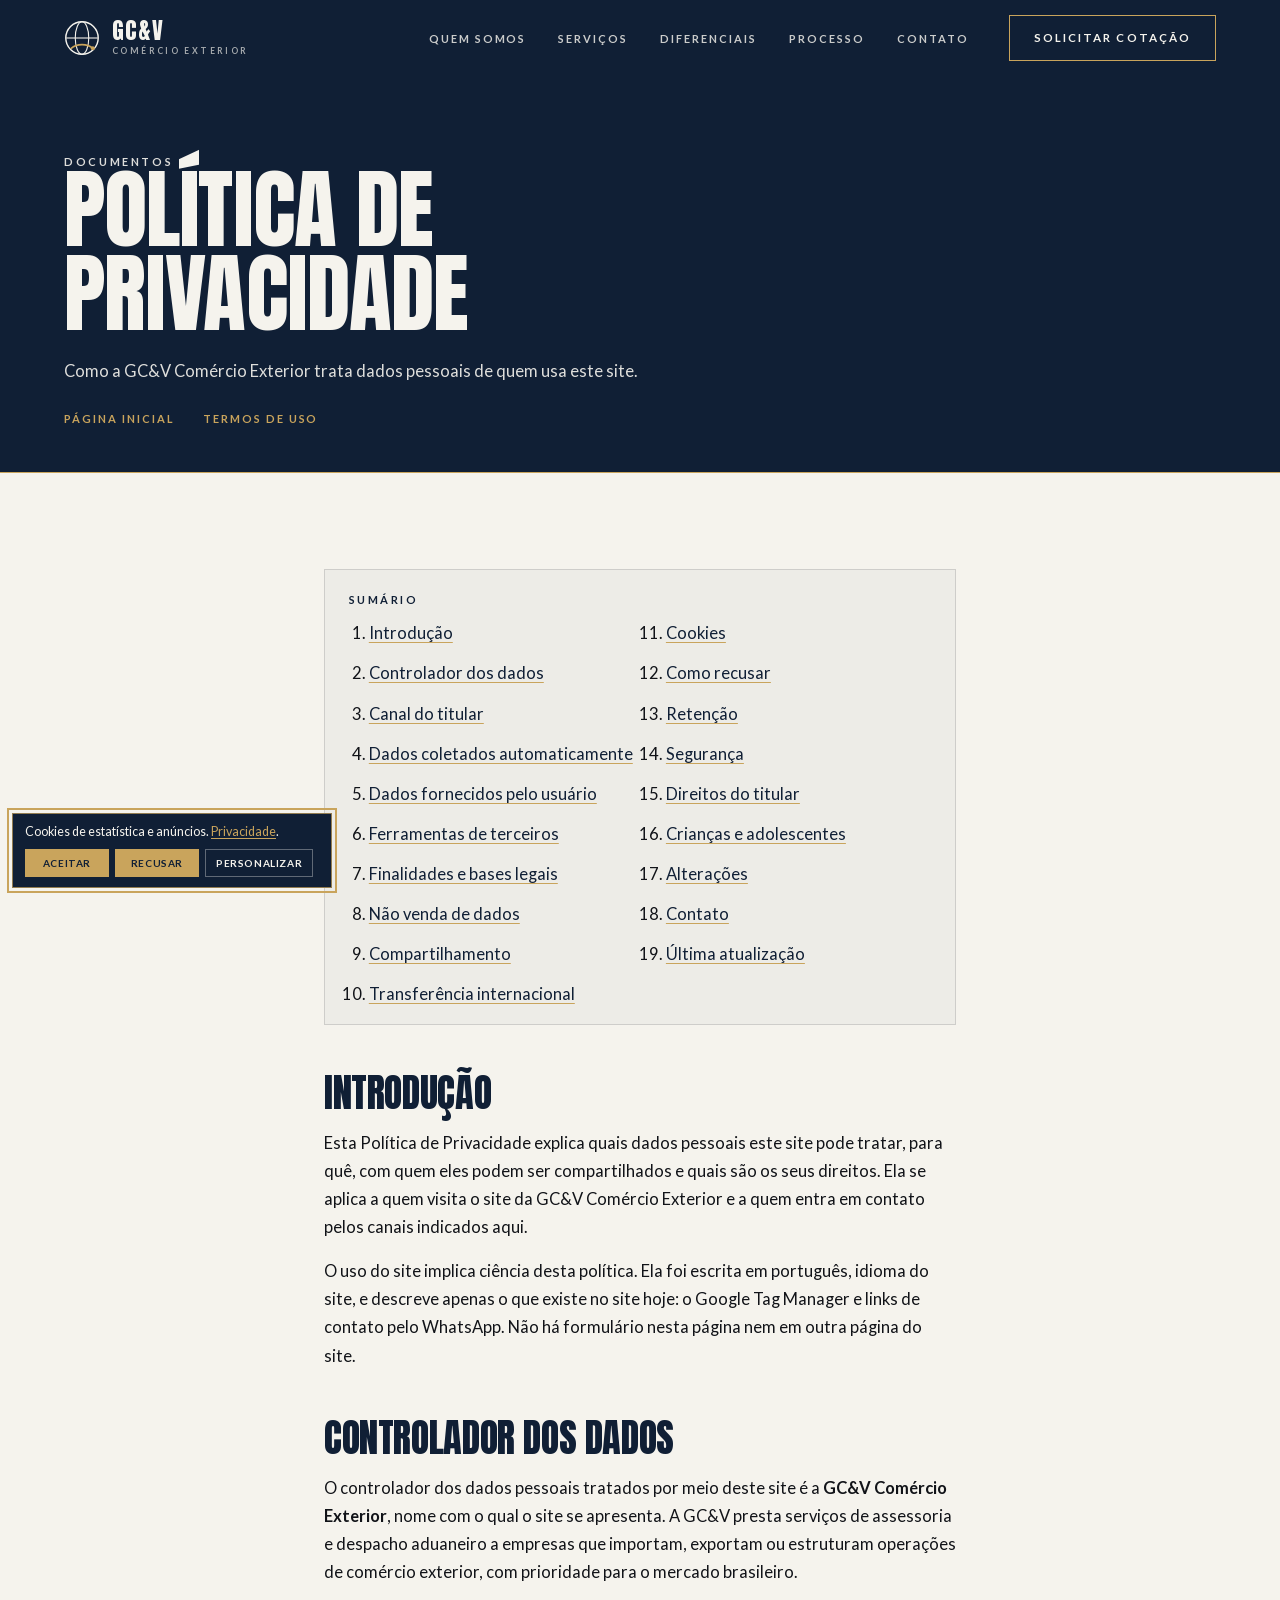
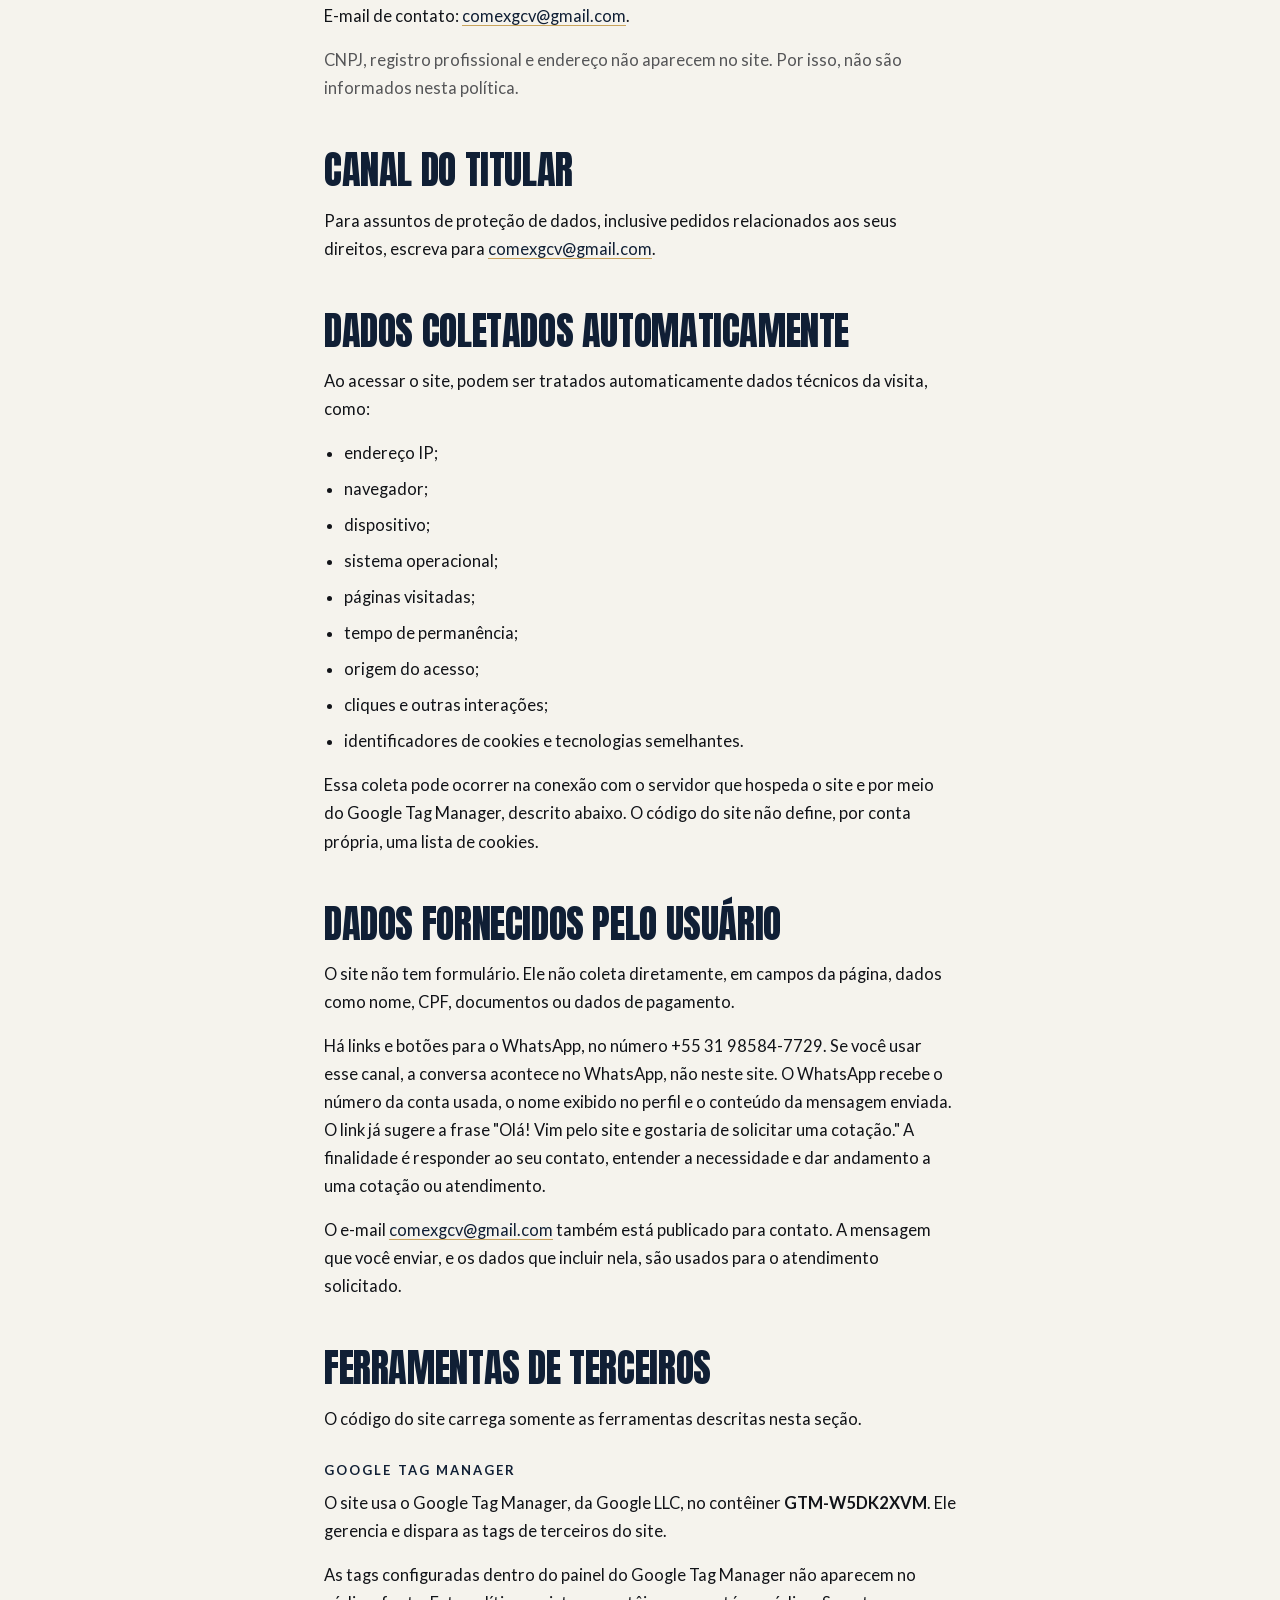
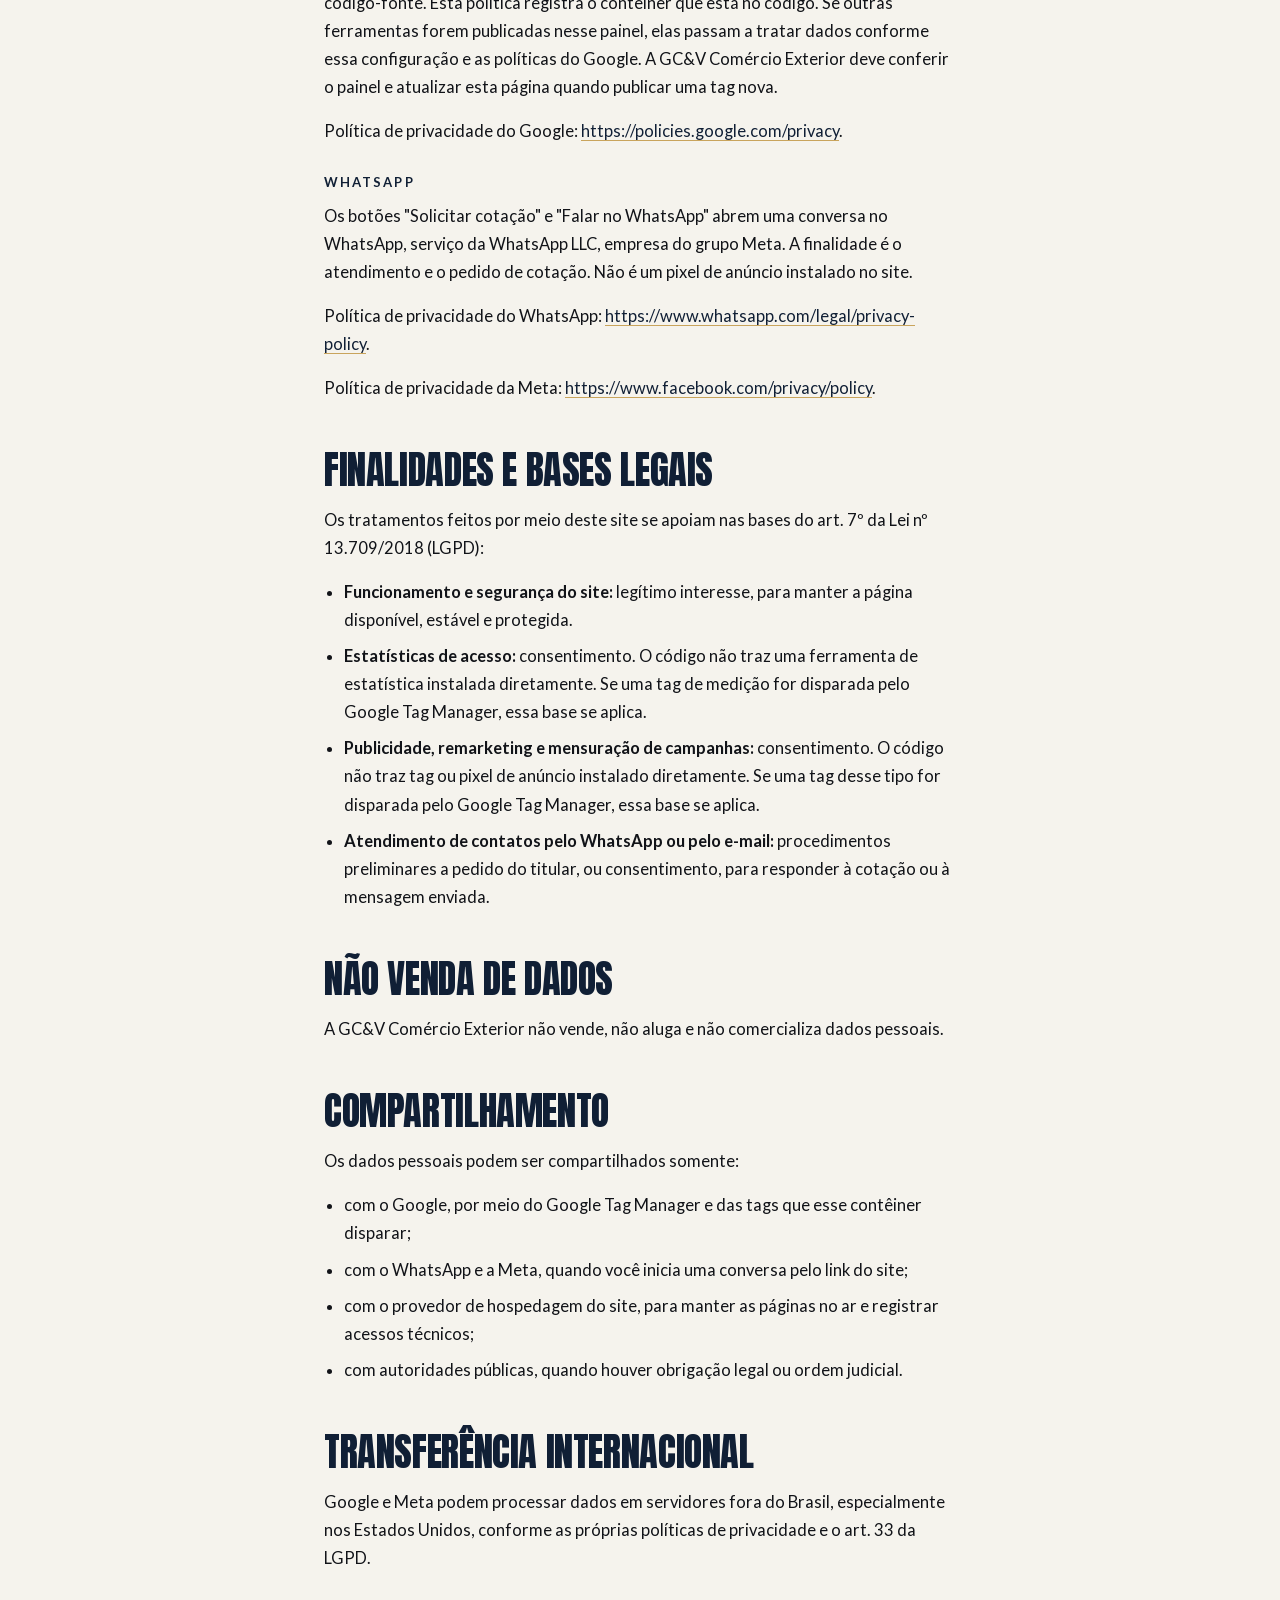
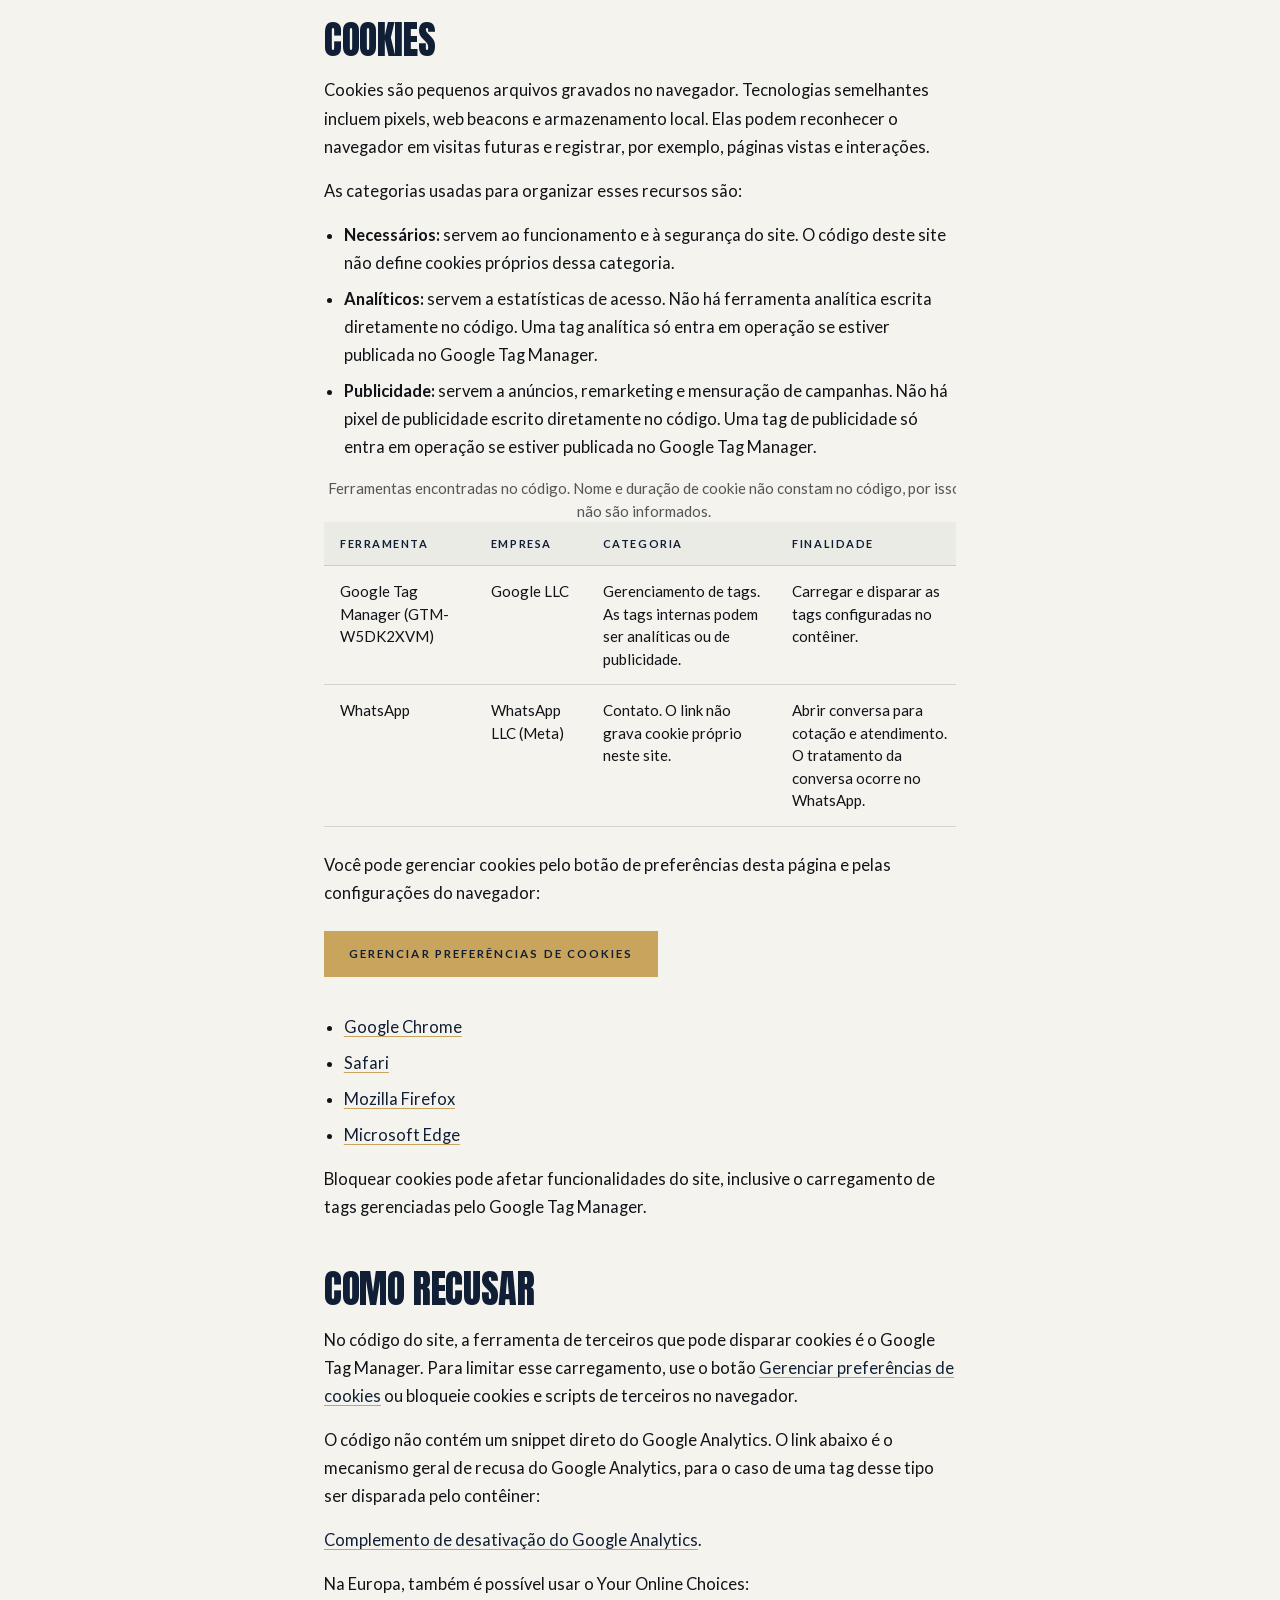
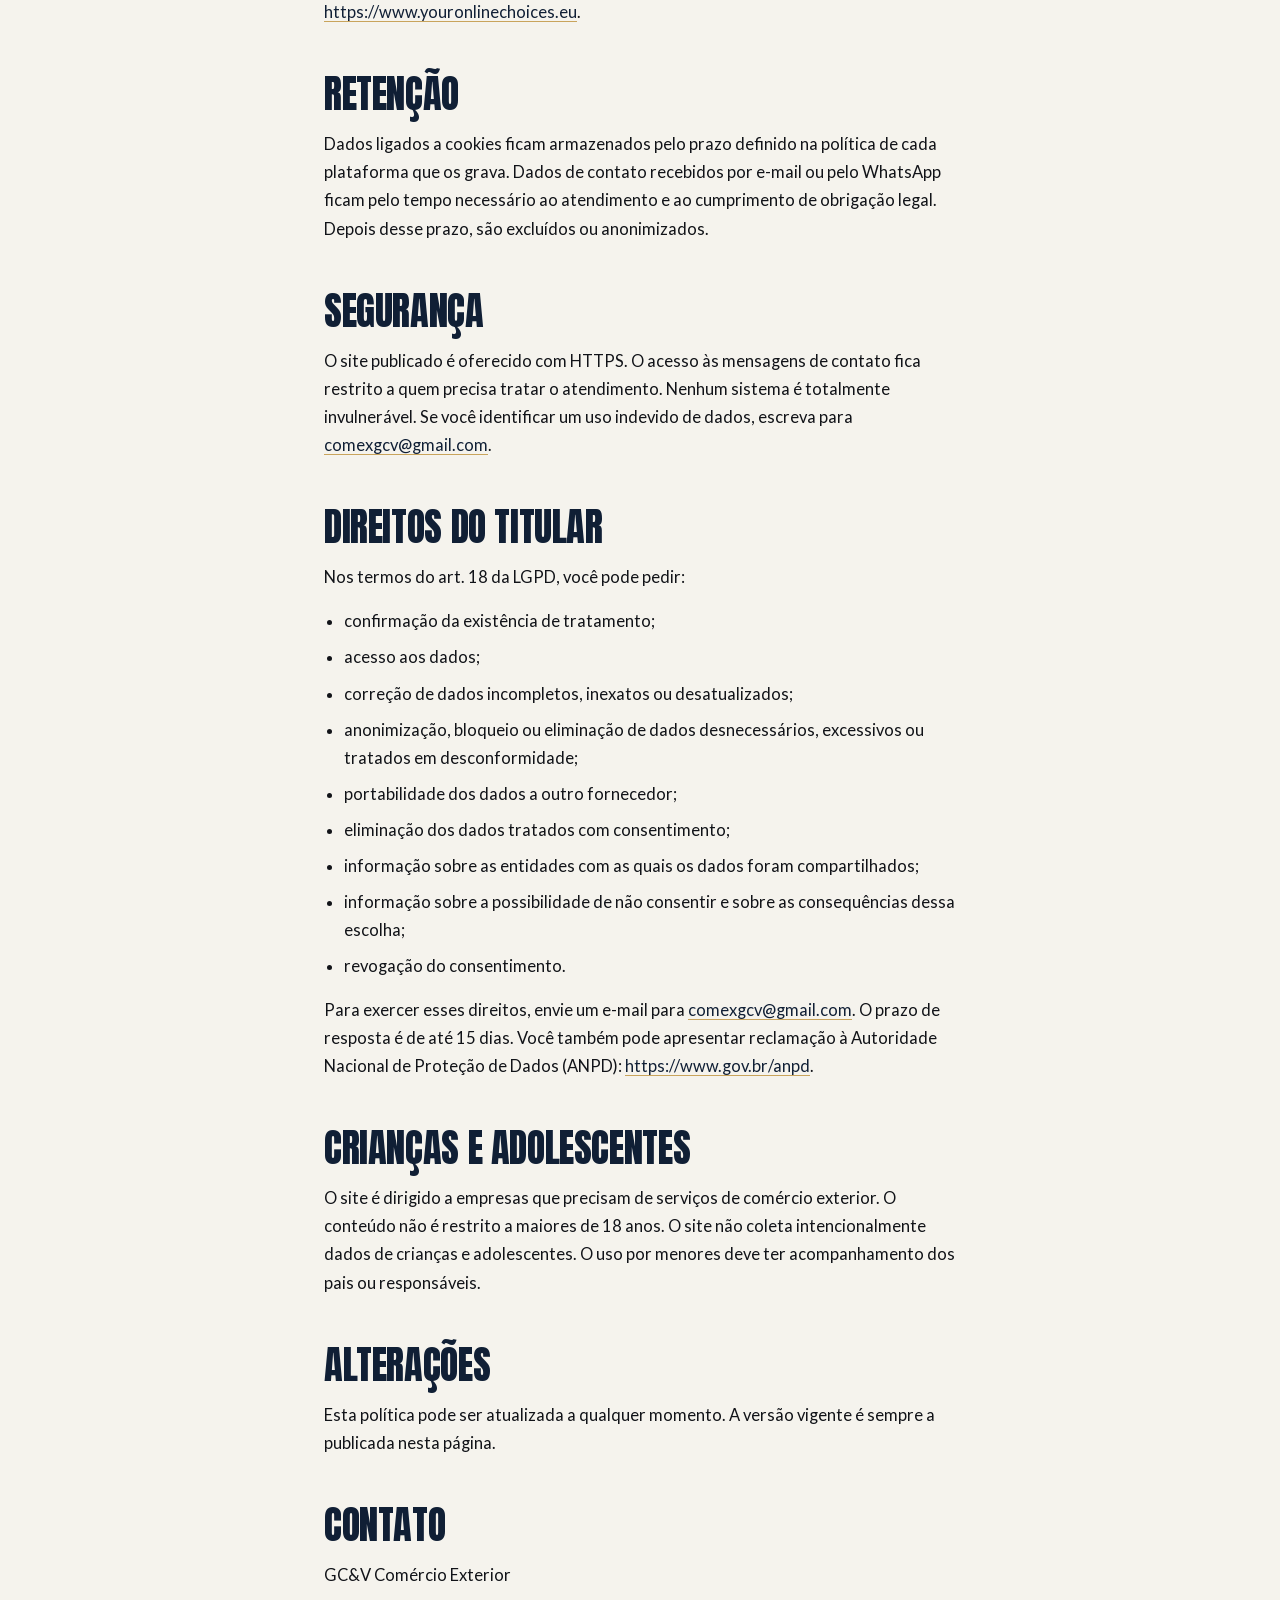
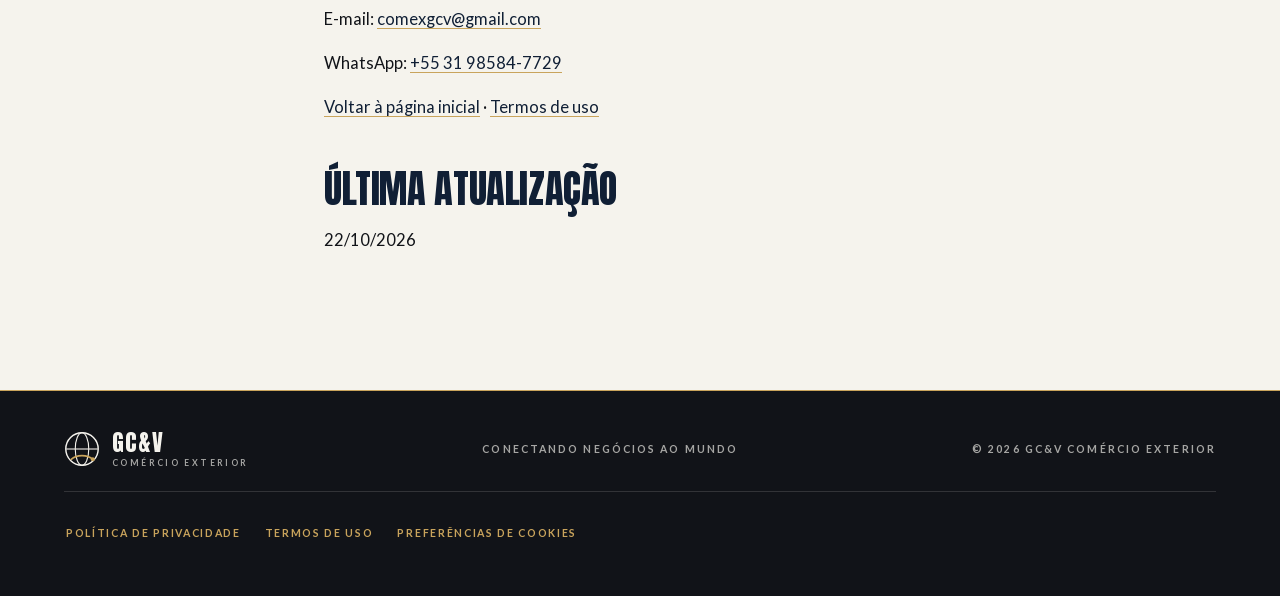
==== privacy-policy.html @ 0c2d18da "Commit com o novo vídeo também e várias páginas" ====
<!DOCTYPE html>
<html lang="pt-BR">
<head>
<meta charset="utf-8">
<script>
window.dataLayer = window.dataLayer || [];
function gtag(){dataLayer.push(arguments);}
gtag('consent', 'default', {
  ad_storage: 'denied',
  analytics_storage: 'denied',
  ad_user_data: 'denied',
  ad_personalization: 'denied',
  functionality_storage: 'granted',
  security_storage: 'granted',
  wait_for_update: 500
});
gtag('set', 'ads_data_redaction', true);
gtag('set', 'url_passthrough', true);
</script>
<link rel="stylesheet" href="cookie-consent.css">
<script src="cookie-consent.js"></script>
<script src="track.js"></script>
<meta name="viewport" content="width=device-width, initial-scale=1, viewport-fit=cover">
<title>Política de Privacidade | GC&amp;V Comércio Exterior</title>
<meta name="description" content="Política de privacidade da GC&amp;V Comércio Exterior: como este site trata dados pessoais, cookies e o contato pelo WhatsApp.">
<meta name="author" content="GC&amp;V Comércio Exterior">
<meta name="application-name" content="GC&amp;V Comércio Exterior">
<meta name="robots" content="index, follow">
<meta name="googlebot" content="index, follow">
<meta name="keywords" content="política de privacidade, cookies, dados pessoais, GC&amp;V Comércio Exterior">
<meta name="theme-color" content="#101F35">
<meta name="format-detection" content="telephone=no">
<link rel="canonical" href="/privacy-policy.html">
<link rel="alternate" hreflang="pt-BR" href="/privacy-policy.html">
<link rel="alternate" hreflang="x-default" href="/privacy-policy.html">
<link rel="sitemap" type="application/xml" title="Sitemap" href="/sitemap.xml">
<meta property="og:locale" content="pt_BR">
<meta property="og:type" content="website">
<meta property="og:site_name" content="GC&amp;V Comércio Exterior">
<meta property="og:title" content="Política de Privacidade | GC&amp;V Comércio Exterior">
<meta property="og:description" content="Política de privacidade da GC&amp;V Comércio Exterior: como este site trata dados pessoais, cookies e o contato pelo WhatsApp.">
<meta property="og:url" content="/privacy-policy.html">
<meta property="og:image" content="/assets/hero-poster.jpg">
<meta property="og:image:alt" content="Operação portuária com contêineres, imagem da GC&amp;V Comércio Exterior">
<meta name="twitter:card" content="summary_large_image">
<meta name="twitter:title" content="Política de Privacidade | GC&amp;V Comércio Exterior">
<meta name="twitter:description" content="Política de privacidade da GC&amp;V Comércio Exterior: como este site trata dados pessoais, cookies e o contato pelo WhatsApp.">
<meta name="twitter:image" content="/assets/hero-poster.jpg">
<link rel="icon" href="assets/logo.svg" type="image/svg+xml">
<link rel="preload" href="assets/fonts/anton.woff2" as="font" type="font/woff2" crossorigin>
<link rel="preload" href="assets/fonts/lato-400.woff2" as="font" type="font/woff2" crossorigin>
<link rel="preload" href="assets/fonts/lato-700.woff2" as="font" type="font/woff2" crossorigin>
<style>
@font-face {
  font-family: "Anton";
  font-style: normal;
  font-weight: 400;
  font-display: swap;
  src: url("assets/fonts/anton.woff2") format("woff2");
}
@font-face {
  font-family: "Lato";
  font-style: normal;
  font-weight: 400;
  font-display: swap;
  src: url("assets/fonts/lato-400.woff2") format("woff2");
}
@font-face {
  font-family: "Lato";
  font-style: normal;
  font-weight: 700;
  font-display: swap;
  src: url("assets/fonts/lato-700.woff2") format("woff2");
}
@font-face {
  font-family: "Anton Fallback";
  src: local("Arial"), local("ArialMT"), local("Liberation Sans"), local("Helvetica");
  size-adjust: 68.88%;
  ascent-override: 170.76%;
  descent-override: 47.78%;
  line-gap-override: 0%;
}
@font-face {
  font-family: "Lato Fallback";
  font-weight: 400;
  src: local("Arial"), local("ArialMT"), local("Liberation Sans"), local("Helvetica");
  size-adjust: 96.09%;
  ascent-override: 102.72%;
  descent-override: 22.17%;
  line-gap-override: 0%;
}
@font-face {
  font-family: "Lato Fallback";
  font-weight: 700;
  src: local("Arial Bold"), local("Arial-BoldMT"), local("Liberation Sans Bold"), local("Helvetica Bold");
  size-adjust: 91.82%;
  ascent-override: 107.5%;
  descent-override: 23.2%;
  line-gap-override: 0%;
}

:root {
  --navy: #101F35;
  --gold: #C9A45C;
  --graphite: #111318;
  --cream: #F5F3ED;
  --ink: rgba(245, 243, 237, .9);
  --accent: var(--gold);
  --bg: var(--navy);
  --line: rgba(245, 243, 237, .14);
  --muted: rgba(245, 243, 237, .66);
  --dark-ink: var(--graphite);
  --dark-muted: rgba(17, 19, 24, .7);
  --dark-line: rgba(17, 19, 24, .14);
  --display: "Anton", "Anton Fallback", Impact, sans-serif;
  --text: "Lato", "Lato Fallback", Arial, sans-serif;
  --wrap: 1240px;
  --gutter: clamp(20px, 5vw, 64px);
  --nav-h: 76px;
}

*, *::before, *::after { box-sizing: border-box; }
html { -webkit-text-size-adjust: 100%; text-size-adjust: 100%; scroll-behavior: smooth; scroll-padding-top: calc(var(--nav-h) + 16px); }
body {
  margin: 0;
  background: var(--bg);
  color: var(--cream);
  font: 400 16.5px/1.65 var(--text);
  font-synthesis: none;
  -webkit-font-smoothing: antialiased;
  -moz-osx-font-smoothing: grayscale;
  overflow-x: hidden;
}
img, svg { display: block; max-width: 100%; }
a { color: inherit; text-decoration: none; }
:focus-visible { outline: 2px solid var(--accent); outline-offset: 3px; }
.wrap { width: 100%; max-width: calc(var(--wrap) + 2 * var(--gutter)); margin: 0 auto; padding: 0 var(--gutter); }

.nav {
  position: fixed;
  inset: 0 0 auto;
  z-index: 50;
  height: var(--nav-h);
  transition: background-color .35s ease, border-color .35s ease, backdrop-filter .35s ease;
  border-bottom: 1px solid transparent;
}
.nav.is-solid {
  background: rgba(16, 31, 53, .9);
  backdrop-filter: blur(14px);
  -webkit-backdrop-filter: blur(14px);
  border-color: var(--line);
}
.nav .wrap { height: 100%; display: flex; align-items: center; gap: 40px; }
.brand { display: flex; align-items: center; gap: 12px; flex-shrink: 0; }
.brand img { width: 36px; height: 36px; }
.brand-name { display: flex; flex-direction: column; line-height: 1; }
.brand-name strong { font: 400 23px/1 var(--display); letter-spacing: .04em; }
.brand-name small { font: 700 8.5px/1 var(--text); letter-spacing: .28em; text-transform: uppercase; color: var(--muted); margin-top: 5px; }
.nav-links { display: flex; gap: 32px; margin: 0 0 0 auto; padding: 0; list-style: none; }
.nav-links a {
  position: relative;
  font: 700 11px/1 var(--text);
  letter-spacing: .18em;
  text-transform: uppercase;
  color: rgba(245, 243, 237, .82);
  padding: 8px 0;
  transition: color .2s ease;
}
.nav-links a::after {
  content: "";
  position: absolute;
  left: 0; right: 0; bottom: 0;
  height: 1px;
  background: var(--accent);
  transform: scaleX(0);
  transform-origin: left;
  transition: transform .3s ease;
}
.nav-links a:hover { color: var(--cream); }
.nav-links a:hover::after { transform: scaleX(1); }
.nav-menu { display: none; }

.btn {
  display: inline-flex;
  align-items: center;
  justify-content: center;
  gap: 10px;
  height: 46px;
  padding: 0 24px;
  font: 700 11.5px/1 var(--text);
  letter-spacing: .18em;
  text-transform: uppercase;
  white-space: nowrap;
  border: 1px solid var(--accent);
  background: none;
  cursor: pointer;
  transition: background-color .25s ease, color .25s ease, border-color .25s ease;
}
.btn-outline { color: var(--cream); }
.btn-outline:hover { background: var(--gold); color: var(--navy); }
.btn-solid { background: var(--gold); color: var(--navy); }
.btn-solid:hover { background: transparent; color: var(--gold); }

.page-hero { padding: calc(var(--nav-h) + 56px) 0 48px; }
.eyebrow {
  margin: 0 0 18px;
  font: 700 11px/1 var(--text);
  letter-spacing: .24em;
  text-transform: uppercase;
  color: var(--gold);
}
.page-hero h1 {
  margin: 0;
  max-width: 14ch;
  font: 400 clamp(46px, 7vw, 88px)/.95 var(--display);
  letter-spacing: -.01em;
  text-transform: uppercase;
}
.page-hero p { max-width: 42rem; margin: 24px 0 0; color: var(--ink); }
.page-links { display: flex; flex-wrap: wrap; gap: 12px 28px; margin-top: 28px; }
.page-links a {
  font: 700 11px/1 var(--text);
  letter-spacing: .18em;
  text-transform: uppercase;
  color: var(--gold);
}
.page-links a:hover { color: var(--cream); }

.legal {
  background: var(--cream);
  color: var(--dark-ink);
  border-top: 1px solid var(--gold);
  padding: clamp(56px, 8vw, 96px) 0 clamp(72px, 10vw, 120px);
}
.legal a { color: var(--navy); text-decoration: underline; text-decoration-color: var(--gold); text-underline-offset: 3px; }
.legal a:hover { color: #8c6d2e; }
.prose { max-width: 760px; }
.prose h2 {
  margin: 48px 0 16px;
  font: 400 clamp(28px, 3vw, 40px)/1.05 var(--display);
  letter-spacing: -.01em;
  text-transform: uppercase;
  color: var(--navy);
}
.prose h2:first-child { margin-top: 0; }
.prose h3 {
  margin: 28px 0 10px;
  font: 700 13px/1.4 var(--text);
  letter-spacing: .16em;
  text-transform: uppercase;
  color: var(--navy);
}
.prose p, .prose li { font-size: 16.5px; line-height: 1.7; }
.prose p { margin: 0 0 16px; }
.prose ul, .prose ol { margin: 0 0 16px; padding-left: 1.2em; }
.prose li + li { margin-top: 8px; }
.note { color: var(--dark-muted); }

.toc {
  margin: 0 0 8px;
  padding: 24px 24px 8px;
  border: 1px solid var(--dark-line);
  background: rgba(16, 31, 53, .03);
}
.toc p {
  margin: 0 0 14px;
  font: 700 11px/1 var(--text);
  letter-spacing: .22em;
  text-transform: uppercase;
  color: var(--navy);
}
.toc ol { margin: 0; padding: 0 0 8px 1.2em; columns: 2; column-gap: 32px; }
.toc li { break-inside: avoid; margin: 0 0 12px; }

.table-wrap { margin: 8px 0 24px; overflow-x: auto; }
table { width: 100%; border-collapse: collapse; min-width: 640px; font-size: 15px; line-height: 1.5; }
th, td { text-align: left; vertical-align: top; padding: 14px 16px; border-bottom: 1px solid var(--dark-line); }
th {
  font: 700 11px/1.4 var(--text);
  letter-spacing: .14em;
  text-transform: uppercase;
  color: var(--navy);
  background: rgba(16, 31, 53, .04);
}
#gerenciar-cookies { margin: 8px 0 20px; }

.footer { padding: 40px 0; background: var(--graphite); border-top: 1px solid var(--gold); }
.footer .wrap { display: flex; align-items: center; justify-content: space-between; gap: 24px; flex-wrap: wrap; }
.footer p { margin: 0; font: 700 10.5px/1.6 var(--text); letter-spacing: .2em; text-transform: uppercase; color: var(--muted); }
.footer-legal {
  flex: 1 0 100%;
  display: flex;
  flex-direction: column;
  gap: 14px;
  padding-top: 20px;
  border-top: 1px solid var(--line);
}
.footer-links { display: flex; flex-wrap: wrap; gap: 8px 20px; }
.footer-links a {
  display: inline-flex;
  align-items: center;
  min-height: 44px;
  padding: 0 2px;
  font: 700 10.5px/1.5 var(--text);
  letter-spacing: .16em;
  text-transform: uppercase;
  color: var(--gold);
}
.footer-links a:hover { color: var(--gold); }

@media (max-width: 1080px) {
  .nav-links { gap: 22px; }
  .nav-cta { display: none; }
}
@media (max-width: 900px) {
  .nav .wrap { gap: 16px; }
  .nav-links {
    position: fixed;
    inset: var(--nav-h) 0 auto;
    flex-direction: column;
    gap: 0;
    padding: 8px var(--gutter) 28px;
    background: rgba(16, 31, 53, .98);
    border-bottom: 1px solid var(--line);
    transform: translateY(-8px);
    opacity: 0;
    visibility: hidden;
    transition: opacity .25s ease, transform .25s ease, visibility .25s;
  }
  .nav.is-open { background: rgba(16, 31, 53, .98); border-color: var(--line); }
  .nav.is-open .nav-links { opacity: 1; visibility: visible; transform: none; }
  .nav-links a { display: block; padding: 18px 0; font-size: 12.5px; border-bottom: 1px solid var(--line); }
  .nav-links a::after { display: none; }
  .nav-menu {
    display: grid;
    place-items: center;
    width: 44px;
    height: 44px;
    margin-left: auto;
    padding: 0;
    background: none;
    border: 1px solid var(--line);
    color: var(--cream);
    cursor: pointer;
  }
  .nav-menu span, .nav-menu span::before, .nav-menu span::after {
    display: block;
    width: 18px;
    height: 1.5px;
    background: currentColor;
    transition: transform .25s ease, background-color .25s ease;
  }
  .nav-menu span { position: relative; }
  .nav-menu span::before, .nav-menu span::after { content: ""; position: absolute; left: 0; }
  .nav-menu span::before { top: -6px; }
  .nav-menu span::after { top: 6px; }
  .nav.is-open .nav-menu span { background: transparent; }
  .nav.is-open .nav-menu span::before { transform: translateY(6px) rotate(45deg); }
  .nav.is-open .nav-menu span::after { transform: translateY(-6px) rotate(-45deg); }
  .toc ol { columns: 1; }
}
@media (max-width: 609px) {
  :root { --nav-h: 64px; }
  .brand-name small { display: none; }
  .footer .wrap { flex-direction: column; align-items: flex-start; }
  #gerenciar-cookies { width: 100%; }
}
@media (prefers-reduced-motion: reduce) {
  html { scroll-behavior: auto; }
}
</style>
<script type="application/ld+json">
{
  "@context": "https://schema.org",
  "@type": "WebPage",
  "name": "Política de Privacidade",
  "description": "Política de privacidade da GC&V Comércio Exterior: como este site trata dados pessoais, cookies e o contato pelo WhatsApp.",
  "inLanguage": "pt-BR",
  "isPartOf": {
    "@type": "WebSite",
    "name": "GC&V Comércio Exterior",
    "inLanguage": "pt-BR"
  }
}
</script>
<script>
(function () {
  var origin = location.origin;
  function abs(value) {
    if (!value || value.charAt(0) !== "/") return value;
    return origin + value;
  }
  var nodes = document.querySelectorAll('link[rel="canonical"], link[rel="alternate"], link[rel="sitemap"]');
  var i, node;
  for (i = 0; i < nodes.length; i++) {
    node = nodes[i];
    node.href = abs(node.getAttribute("href"));
  }
  nodes = document.querySelectorAll('meta[property="og:url"], meta[property="og:image"], meta[name="twitter:image"]');
  for (i = 0; i < nodes.length; i++) {
    node = nodes[i];
    node.setAttribute("content", abs(node.getAttribute("content")));
  }
})();
</script>
</head>
<body>

<header class="nav" id="nav">
  <div class="wrap">
    <a class="brand" href="index.html">
      <img src="assets/logo.svg" alt="" width="36" height="36">
      <span class="brand-name"><strong>GC&amp;V</strong><small>Comércio Exterior</small></span>
    </a>
    <ul class="nav-links" id="nav-links">
      <li><a href="index.html#quem-somos">Quem somos</a></li>
      <li><a href="index.html#servicos">Serviços</a></li>
      <li><a href="index.html#diferenciais">Diferenciais</a></li>
      <li><a href="index.html#processo">Processo</a></li>
      <li><a href="index.html#contato">Contato</a></li>
    </ul>
    <a class="btn btn-outline nav-cta" href="https://wa.me/5531985847729?text=Ol%C3%A1!%20Vim%20pelo%20site%20e%20gostaria%20de%20solicitar%20uma%20cota%C3%A7%C3%A3o." target="_blank" rel="noopener noreferrer">Solicitar cotação</a>
    <button class="nav-menu" id="nav-menu" type="button" aria-label="Abrir menu" aria-expanded="false" aria-controls="nav-links"><span></span></button>
  </div>
</header>

<header class="page-hero">
  <div class="wrap">
    <p class="eyebrow">Documentos</p>
    <h1>Política de privacidade</h1>
    <p>Como a GC&amp;V Comércio Exterior trata dados pessoais de quem usa este site.</p>
    <div class="page-links">
      <a href="index.html">Página inicial</a>
      <a href="terms-of-use.html">Termos de uso</a>
    </div>
  </div>
</header>

<main class="legal">
  <div class="wrap prose">
    <nav class="toc" aria-label="Sumário">
      <p>Sumário</p>
      <ol>
        <li><a href="#introducao">Introdução</a></li>
        <li><a href="#controlador">Controlador dos dados</a></li>
        <li><a href="#canal-do-titular">Canal do titular</a></li>
        <li><a href="#dados-automaticos">Dados coletados automaticamente</a></li>
        <li><a href="#dados-fornecidos">Dados fornecidos pelo usuário</a></li>
        <li><a href="#ferramentas">Ferramentas de terceiros</a></li>
        <li><a href="#finalidades">Finalidades e bases legais</a></li>
        <li><a href="#nao-venda">Não venda de dados</a></li>
        <li><a href="#compartilhamento">Compartilhamento</a></li>
        <li><a href="#transferencia-internacional">Transferência internacional</a></li>
        <li><a href="#cookies">Cookies</a></li>
        <li><a href="#opt-out">Como recusar</a></li>
        <li><a href="#retencao">Retenção</a></li>
        <li><a href="#seguranca">Segurança</a></li>
        <li><a href="#direitos">Direitos do titular</a></li>
        <li><a href="#criancas-e-adolescentes">Crianças e adolescentes</a></li>
        <li><a href="#alteracoes">Alterações</a></li>
        <li><a href="#contato">Contato</a></li>
        <li><a href="#atualizacao">Última atualização</a></li>
      </ol>
    </nav>

    <h2 id="introducao">Introdução</h2>
    <p>Esta Política de Privacidade explica quais dados pessoais este site pode tratar, para quê, com quem eles podem ser compartilhados e quais são os seus direitos. Ela se aplica a quem visita o site da GC&amp;V Comércio Exterior e a quem entra em contato pelos canais indicados aqui.</p>
    <p>O uso do site implica ciência desta política. Ela foi escrita em português, idioma do site, e descreve apenas o que existe no site hoje: o Google Tag Manager e links de contato pelo WhatsApp. Não há formulário nesta página nem em outra página do site.</p>

    <h2 id="controlador">Controlador dos dados</h2>
    <p>O controlador dos dados pessoais tratados por meio deste site é a <strong>GC&amp;V Comércio Exterior</strong>, nome com o qual o site se apresenta. A GC&amp;V presta serviços de assessoria e despacho aduaneiro a empresas que importam, exportam ou estruturam operações de comércio exterior, com prioridade para o mercado brasileiro.</p>
    <p>E-mail de contato: <a href="mailto:comexgcv@gmail.com">comexgcv@gmail.com</a>.</p>
    <p class="note">CNPJ, registro profissional e endereço não aparecem no site. Por isso, não são informados nesta política.</p>

    <h2 id="canal-do-titular">Canal do titular</h2>
    <p>Para assuntos de proteção de dados, inclusive pedidos relacionados aos seus direitos, escreva para <a href="mailto:comexgcv@gmail.com">comexgcv@gmail.com</a>.</p>

    <h2 id="dados-automaticos">Dados coletados automaticamente</h2>
    <p>Ao acessar o site, podem ser tratados automaticamente dados técnicos da visita, como:</p>
    <ul>
      <li>endereço IP;</li>
      <li>navegador;</li>
      <li>dispositivo;</li>
      <li>sistema operacional;</li>
      <li>páginas visitadas;</li>
      <li>tempo de permanência;</li>
      <li>origem do acesso;</li>
      <li>cliques e outras interações;</li>
      <li>identificadores de cookies e tecnologias semelhantes.</li>
    </ul>
    <p>Essa coleta pode ocorrer na conexão com o servidor que hospeda o site e por meio do Google Tag Manager, descrito abaixo. O código do site não define, por conta própria, uma lista de cookies.</p>

    <h2 id="dados-fornecidos">Dados fornecidos pelo usuário</h2>
    <p>O site não tem formulário. Ele não coleta diretamente, em campos da página, dados como nome, CPF, documentos ou dados de pagamento.</p>
    <p>Há links e botões para o WhatsApp, no número +55 31 98584-7729. Se você usar esse canal, a conversa acontece no WhatsApp, não neste site. O WhatsApp recebe o número da conta usada, o nome exibido no perfil e o conteúdo da mensagem enviada. O link já sugere a frase "Olá! Vim pelo site e gostaria de solicitar uma cotação." A finalidade é responder ao seu contato, entender a necessidade e dar andamento a uma cotação ou atendimento.</p>
    <p>O e-mail <a href="mailto:comexgcv@gmail.com">comexgcv@gmail.com</a> também está publicado para contato. A mensagem que você enviar, e os dados que incluir nela, são usados para o atendimento solicitado.</p>

    <h2 id="ferramentas">Ferramentas de terceiros</h2>
    <p>O código do site carrega somente as ferramentas descritas nesta seção.</p>

    <h3 id="google-tag-manager">Google Tag Manager</h3>
    <p>O site usa o Google Tag Manager, da Google LLC, no contêiner <strong>GTM-W5DK2XVM</strong>. Ele gerencia e dispara as tags de terceiros do site.</p>
    <p>As tags configuradas dentro do painel do Google Tag Manager não aparecem no código-fonte. Esta política registra o contêiner que está no código. Se outras ferramentas forem publicadas nesse painel, elas passam a tratar dados conforme essa configuração e as políticas do Google. A GC&amp;V Comércio Exterior deve conferir o painel e atualizar esta página quando publicar uma tag nova.</p>
    <p>Política de privacidade do Google: <a href="https://policies.google.com/privacy" target="_blank" rel="noopener noreferrer">https://policies.google.com/privacy</a>.</p>

    <h3 id="whatsapp">WhatsApp</h3>
    <p>Os botões "Solicitar cotação" e "Falar no WhatsApp" abrem uma conversa no WhatsApp, serviço da WhatsApp LLC, empresa do grupo Meta. A finalidade é o atendimento e o pedido de cotação. Não é um pixel de anúncio instalado no site.</p>
    <p>Política de privacidade do WhatsApp: <a href="https://www.whatsapp.com/legal/privacy-policy" target="_blank" rel="noopener noreferrer">https://www.whatsapp.com/legal/privacy-policy</a>.</p>
    <p>Política de privacidade da Meta: <a href="https://www.facebook.com/privacy/policy" target="_blank" rel="noopener noreferrer">https://www.facebook.com/privacy/policy</a>.</p>

    <h2 id="finalidades">Finalidades e bases legais</h2>
    <p>Os tratamentos feitos por meio deste site se apoiam nas bases do art. 7º da Lei nº 13.709/2018 (LGPD):</p>
    <ul>
      <li><strong>Funcionamento e segurança do site:</strong> legítimo interesse, para manter a página disponível, estável e protegida.</li>
      <li><strong>Estatísticas de acesso:</strong> consentimento. O código não traz uma ferramenta de estatística instalada diretamente. Se uma tag de medição for disparada pelo Google Tag Manager, essa base se aplica.</li>
      <li><strong>Publicidade, remarketing e mensuração de campanhas:</strong> consentimento. O código não traz tag ou pixel de anúncio instalado diretamente. Se uma tag desse tipo for disparada pelo Google Tag Manager, essa base se aplica.</li>
      <li><strong>Atendimento de contatos pelo WhatsApp ou pelo e-mail:</strong> procedimentos preliminares a pedido do titular, ou consentimento, para responder à cotação ou à mensagem enviada.</li>
    </ul>

    <h2 id="nao-venda">Não venda de dados</h2>
    <p>A GC&amp;V Comércio Exterior não vende, não aluga e não comercializa dados pessoais.</p>

    <h2 id="compartilhamento">Compartilhamento</h2>
    <p>Os dados pessoais podem ser compartilhados somente:</p>
    <ul>
      <li>com o Google, por meio do Google Tag Manager e das tags que esse contêiner disparar;</li>
      <li>com o WhatsApp e a Meta, quando você inicia uma conversa pelo link do site;</li>
      <li>com o provedor de hospedagem do site, para manter as páginas no ar e registrar acessos técnicos;</li>
      <li>com autoridades públicas, quando houver obrigação legal ou ordem judicial.</li>
    </ul>

    <h2 id="transferencia-internacional">Transferência internacional</h2>
    <p>Google e Meta podem processar dados em servidores fora do Brasil, especialmente nos Estados Unidos, conforme as próprias políticas de privacidade e o art. 33 da LGPD.</p>

    <h2 id="cookies">Cookies</h2>
    <p>Cookies são pequenos arquivos gravados no navegador. Tecnologias semelhantes incluem pixels, web beacons e armazenamento local. Elas podem reconhecer o navegador em visitas futuras e registrar, por exemplo, páginas vistas e interações.</p>
    <p>As categorias usadas para organizar esses recursos são:</p>
    <ul>
      <li><strong>Necessários:</strong> servem ao funcionamento e à segurança do site. O código deste site não define cookies próprios dessa categoria.</li>
      <li><strong>Analíticos:</strong> servem a estatísticas de acesso. Não há ferramenta analítica escrita diretamente no código. Uma tag analítica só entra em operação se estiver publicada no Google Tag Manager.</li>
      <li><strong>Publicidade:</strong> servem a anúncios, remarketing e mensuração de campanhas. Não há pixel de publicidade escrito diretamente no código. Uma tag de publicidade só entra em operação se estiver publicada no Google Tag Manager.</li>
    </ul>
    <div class="table-wrap">
      <table>
        <caption class="note">Ferramentas encontradas no código. Nome e duração de cookie não constam no código, por isso não são informados.</caption>
        <thead>
          <tr>
            <th scope="col">Ferramenta</th>
            <th scope="col">Empresa</th>
            <th scope="col">Categoria</th>
            <th scope="col">Finalidade</th>
          </tr>
        </thead>
        <tbody>
          <tr>
            <td>Google Tag Manager (GTM-W5DK2XVM)</td>
            <td>Google LLC</td>
            <td>Gerenciamento de tags. As tags internas podem ser analíticas ou de publicidade.</td>
            <td>Carregar e disparar as tags configuradas no contêiner.</td>
          </tr>
          <tr>
            <td>WhatsApp</td>
            <td>WhatsApp LLC (Meta)</td>
            <td>Contato. O link não grava cookie próprio neste site.</td>
            <td>Abrir conversa para cotação e atendimento. O tratamento da conversa ocorre no WhatsApp.</td>
          </tr>
        </tbody>
      </table>
    </div>
    <p>Você pode gerenciar cookies pelo botão de preferências desta página e pelas configurações do navegador:</p>
    <p>
      <button class="btn btn-solid" id="gerenciar-cookies" type="button">Gerenciar preferências de cookies</button>
    </p>
    <ul>
      <li><a href="https://support.google.com/chrome/answer/95647" target="_blank" rel="noopener noreferrer">Google Chrome</a></li>
      <li><a href="https://support.apple.com/pt-br/guide/safari/sfri11471/mac" target="_blank" rel="noopener noreferrer">Safari</a></li>
      <li><a href="https://support.mozilla.org/pt-BR/kb/cookies-informacoes-sites-armazenam-no-computador" target="_blank" rel="noopener noreferrer">Mozilla Firefox</a></li>
      <li><a href="https://support.microsoft.com/pt-br/microsoft-edge/excluir-cookies-no-microsoft-edge-63947406-40ac-c3b8-57b9-2a946a29ae09" target="_blank" rel="noopener noreferrer">Microsoft Edge</a></li>
    </ul>
    <p>Bloquear cookies pode afetar funcionalidades do site, inclusive o carregamento de tags gerenciadas pelo Google Tag Manager.</p>

    <h2 id="opt-out">Como recusar</h2>
    <p>No código do site, a ferramenta de terceiros que pode disparar cookies é o Google Tag Manager. Para limitar esse carregamento, use o botão <a href="#gerenciar-cookies">Gerenciar preferências de cookies</a> ou bloqueie cookies e scripts de terceiros no navegador.</p>
    <p>O código não contém um snippet direto do Google Analytics. O link abaixo é o mecanismo geral de recusa do Google Analytics, para o caso de uma tag desse tipo ser disparada pelo contêiner:</p>
    <p><a href="https://tools.google.com/dlpage/gaoptout" target="_blank" rel="noopener noreferrer">Complemento de desativação do Google Analytics</a>.</p>
    <p>Na Europa, também é possível usar o Your Online Choices: <a href="https://www.youronlinechoices.eu" target="_blank" rel="noopener noreferrer">https://www.youronlinechoices.eu</a>.</p>

    <h2 id="retencao">Retenção</h2>
    <p>Dados ligados a cookies ficam armazenados pelo prazo definido na política de cada plataforma que os grava. Dados de contato recebidos por e-mail ou pelo WhatsApp ficam pelo tempo necessário ao atendimento e ao cumprimento de obrigação legal. Depois desse prazo, são excluídos ou anonimizados.</p>

    <h2 id="seguranca">Segurança</h2>
    <p>O site publicado é oferecido com HTTPS. O acesso às mensagens de contato fica restrito a quem precisa tratar o atendimento. Nenhum sistema é totalmente invulnerável. Se você identificar um uso indevido de dados, escreva para <a href="mailto:comexgcv@gmail.com">comexgcv@gmail.com</a>.</p>

    <h2 id="direitos">Direitos do titular</h2>
    <p>Nos termos do art. 18 da LGPD, você pode pedir:</p>
    <ul>
      <li>confirmação da existência de tratamento;</li>
      <li>acesso aos dados;</li>
      <li>correção de dados incompletos, inexatos ou desatualizados;</li>
      <li>anonimização, bloqueio ou eliminação de dados desnecessários, excessivos ou tratados em desconformidade;</li>
      <li>portabilidade dos dados a outro fornecedor;</li>
      <li>eliminação dos dados tratados com consentimento;</li>
      <li>informação sobre as entidades com as quais os dados foram compartilhados;</li>
      <li>informação sobre a possibilidade de não consentir e sobre as consequências dessa escolha;</li>
      <li>revogação do consentimento.</li>
    </ul>
    <p>Para exercer esses direitos, envie um e-mail para <a href="mailto:comexgcv@gmail.com">comexgcv@gmail.com</a>. O prazo de resposta é de até 15 dias. Você também pode apresentar reclamação à Autoridade Nacional de Proteção de Dados (ANPD): <a href="https://www.gov.br/anpd" target="_blank" rel="noopener noreferrer">https://www.gov.br/anpd</a>.</p>

    <h2 id="criancas-e-adolescentes">Crianças e adolescentes</h2>
    <p>O site é dirigido a empresas que precisam de serviços de comércio exterior. O conteúdo não é restrito a maiores de 18 anos. O site não coleta intencionalmente dados de crianças e adolescentes. O uso por menores deve ter acompanhamento dos pais ou responsáveis.</p>

    <h2 id="alteracoes">Alterações</h2>
    <p>Esta política pode ser atualizada a qualquer momento. A versão vigente é sempre a publicada nesta página.</p>

    <h2 id="contato">Contato</h2>
    <p>GC&amp;V Comércio Exterior</p>
    <p>E-mail: <a href="mailto:comexgcv@gmail.com">comexgcv@gmail.com</a></p>
    <p>WhatsApp: <a href="https://wa.me/5531985847729?text=Ol%C3%A1!%20Vim%20pelo%20site%20e%20gostaria%20de%20solicitar%20uma%20cota%C3%A7%C3%A3o." target="_blank" rel="noopener noreferrer">+55 31 98584-7729</a></p>
    <p><a href="index.html">Voltar à página inicial</a> · <a href="terms-of-use.html">Termos de uso</a></p>

    <h2 id="atualizacao">Última atualização</h2>
    <p>22/10/2026</p>
  </div>
</main>

<footer class="footer">
  <div class="wrap">
    <a class="brand" href="index.html">
      <img src="assets/logo.svg" alt="" width="36" height="36">
      <span class="brand-name"><strong>GC&amp;V</strong><small>Comércio Exterior</small></span>
    </a>
    <p>Conectando negócios ao mundo</p>
    <p>&copy; <span id="year">2026</span> GC&amp;V Comércio Exterior</p>
    <div class="footer-legal">
      <nav class="footer-links" aria-label="Documentos legais">
        <a href="privacy-policy.html">Política de Privacidade</a>
        <a href="terms-of-use.html">Termos de Uso</a>
        <a href="privacy-policy.html#cookies" data-gerenciar-cookies>Preferências de cookies</a>
      </nav>
    </div>
  </div>
</footer>

<script>
(function () {
  var nav = document.getElementById('nav');
  var menu = document.getElementById('nav-menu');
  var links = document.getElementById('nav-links');

  function onScroll() { nav.classList.toggle('is-solid', window.scrollY > 24); }
  requestAnimationFrame(onScroll);
  window.addEventListener('scroll', onScroll, { passive: true });

  function setMenu(open) {
    nav.classList.toggle('is-open', open);
    menu.setAttribute('aria-expanded', open);
    menu.setAttribute('aria-label', open ? 'Fechar menu' : 'Abrir menu');
  }
  menu.addEventListener('click', function () { setMenu(!nav.classList.contains('is-open')); });
  links.addEventListener('click', function (e) { if (e.target.closest('a')) setMenu(false); });

  document.getElementById('year').textContent = new Date().getFullYear();
})();
</script>
</body>
</html>
---- cookie-consent.css ----
.cookie-banner {
  position: fixed;
  z-index: 80;
  left: 12px;
  bottom: 12px;
  width: min(320px, calc(100% - 24px));
  max-height: 46vh;
  overflow: auto;
  margin: 0;
  padding: 10px 12px;
  background: #101f35;
  color: #f5f3ed;
  border: 1px solid rgba(201, 164, 92, .7);
  font: 400 12.5px/1.35 var(--text, "Lato", Arial, sans-serif);
}
.cookie-banner[hidden] { display: none; }
.cookie-sr {
  position: absolute;
  width: 1px;
  height: 1px;
  padding: 0;
  margin: -1px;
  overflow: hidden;
  clip: rect(0, 0, 0, 0);
  white-space: nowrap;
  border: 0;
}
.cookie-banner p { margin: 0 0 8px; }
.cookie-banner a { color: #c9a45c; text-decoration: underline; text-underline-offset: 2px; }
.cookie-actions, .cookie-categories fieldset { display: flex; flex-wrap: wrap; gap: 6px; }
.cookie-choice, .cookie-ghost {
  min-height: 28px;
  padding: 0 10px;
  border: 1px solid #c9a45c;
  font: 700 10px/1 var(--text, "Lato", Arial, sans-serif);
  letter-spacing: .06em;
  text-transform: uppercase;
  cursor: pointer;
}
.cookie-choice { background: #c9a45c; color: #101f35; }
#cookie-accept, #cookie-reject { width: 84px; padding: 0; }
.cookie-ghost { background: transparent; color: #f5f3ed; border-color: rgba(245, 243, 237, .35); }
.cookie-categories {
  margin-top: 8px;
  padding-top: 8px;
  border-top: 1px solid rgba(245, 243, 237, .14);
}
.cookie-categories[hidden] { display: none; }
.cookie-categories fieldset { margin: 0 0 8px; padding: 0; border: 0; }
.cookie-row { display: inline-flex; align-items: center; gap: 5px; font-size: 12px; }
.cookie-row input { width: 13px; height: 13px; margin: 0; accent-color: #c9a45c; }
.cookie-banner :focus-visible { outline: 2px solid #c9a45c; outline-offset: 2px; }
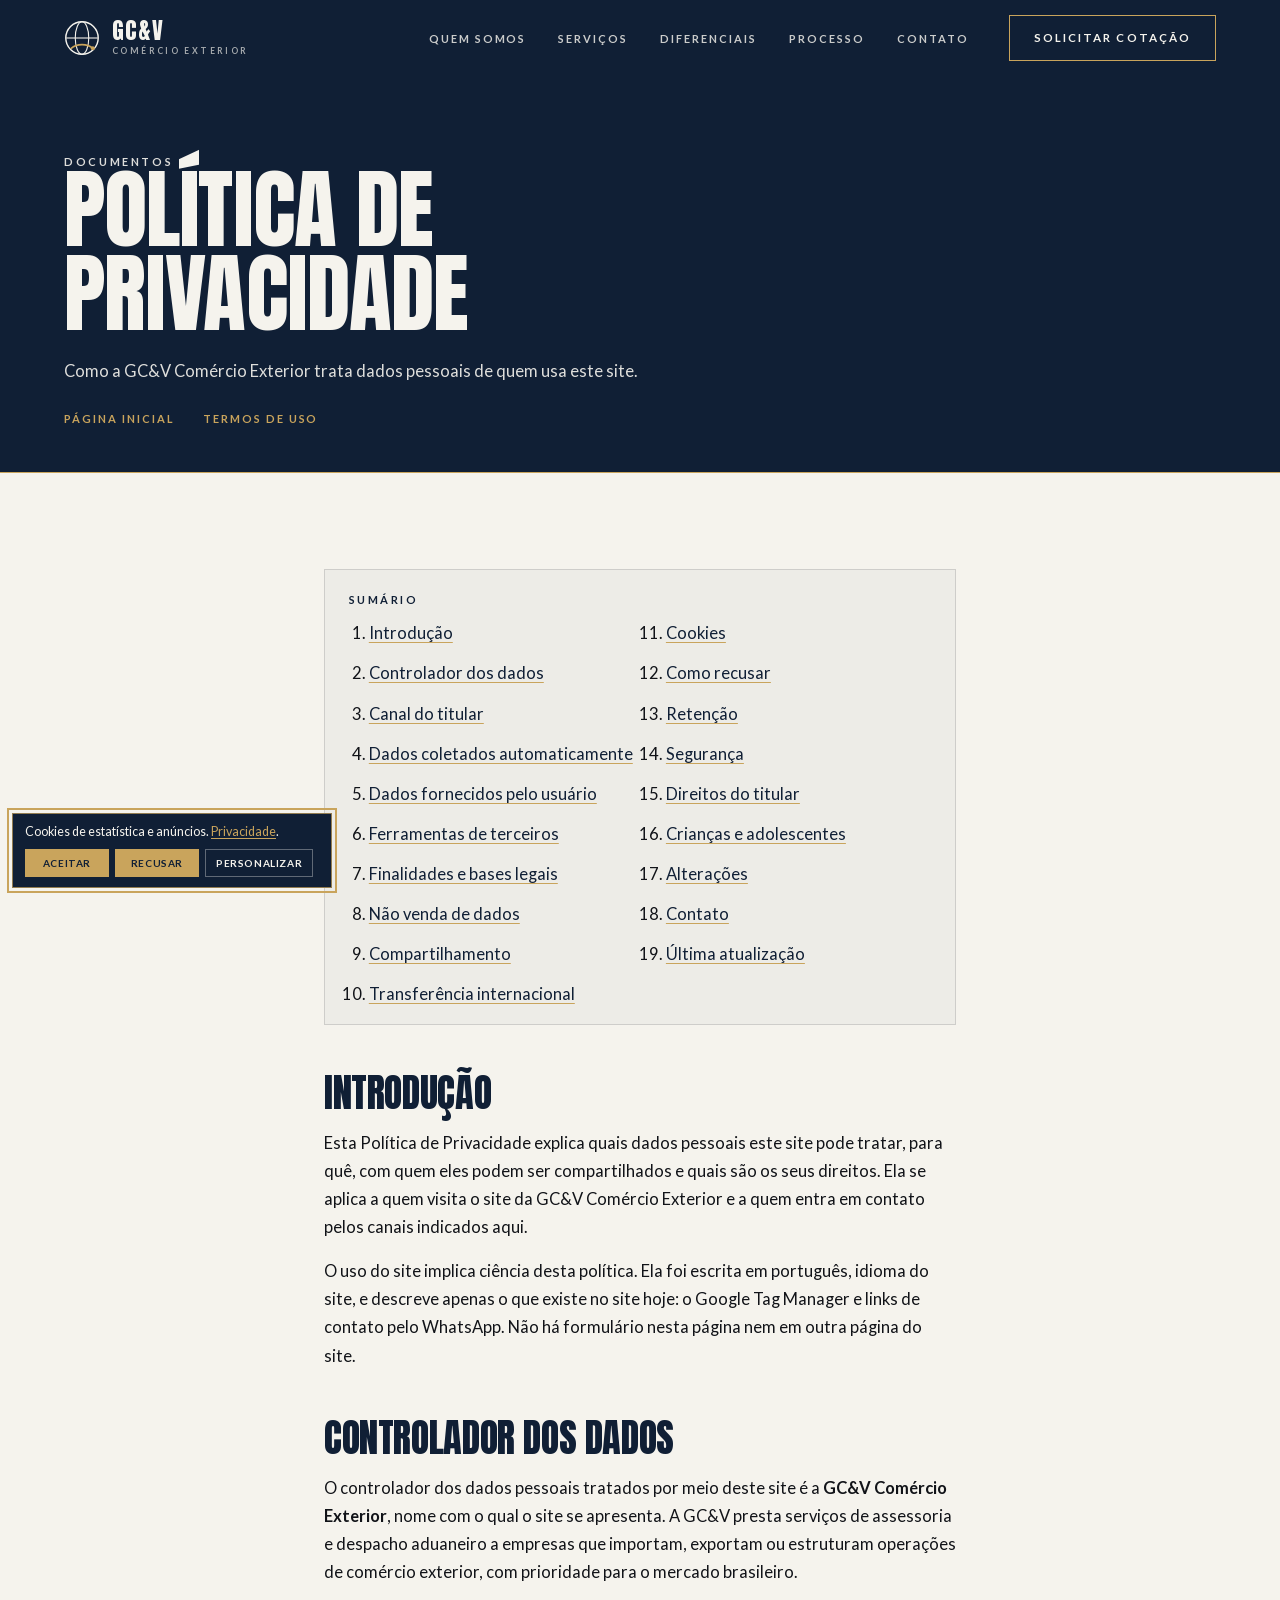
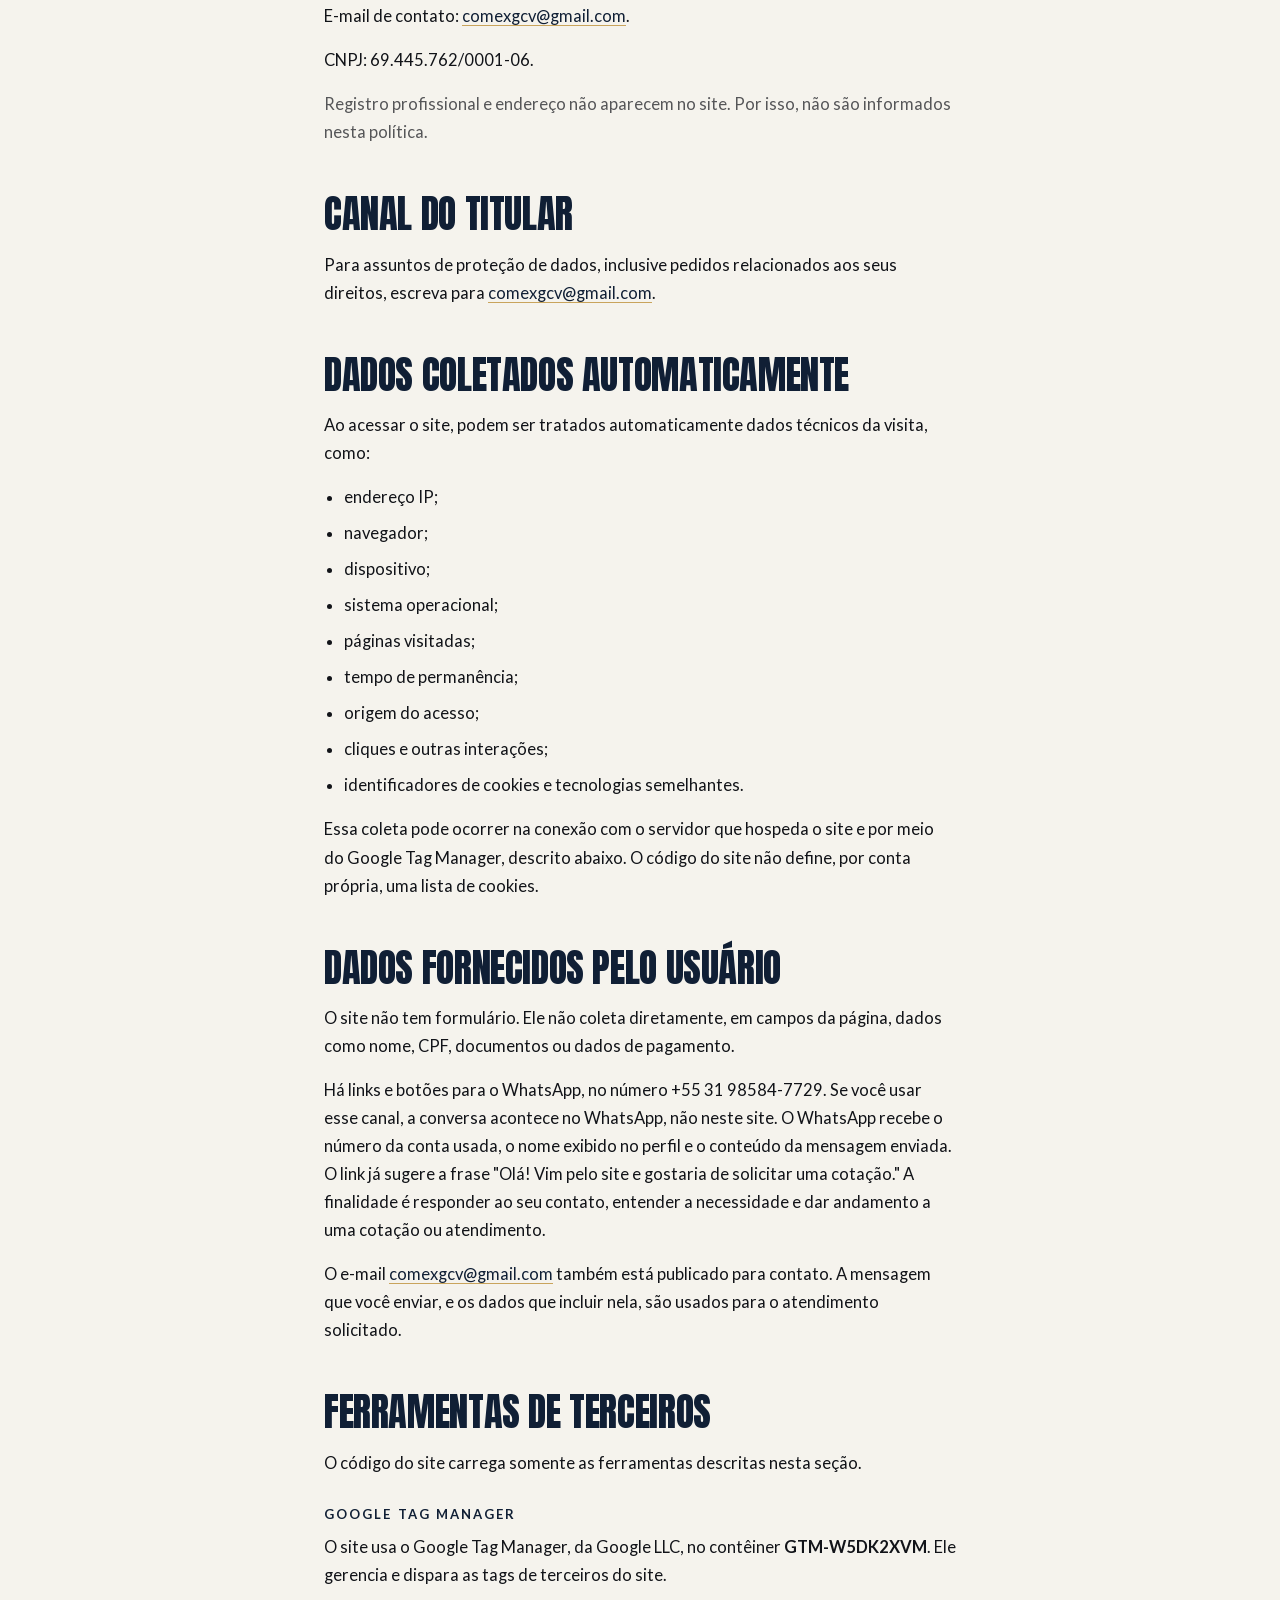
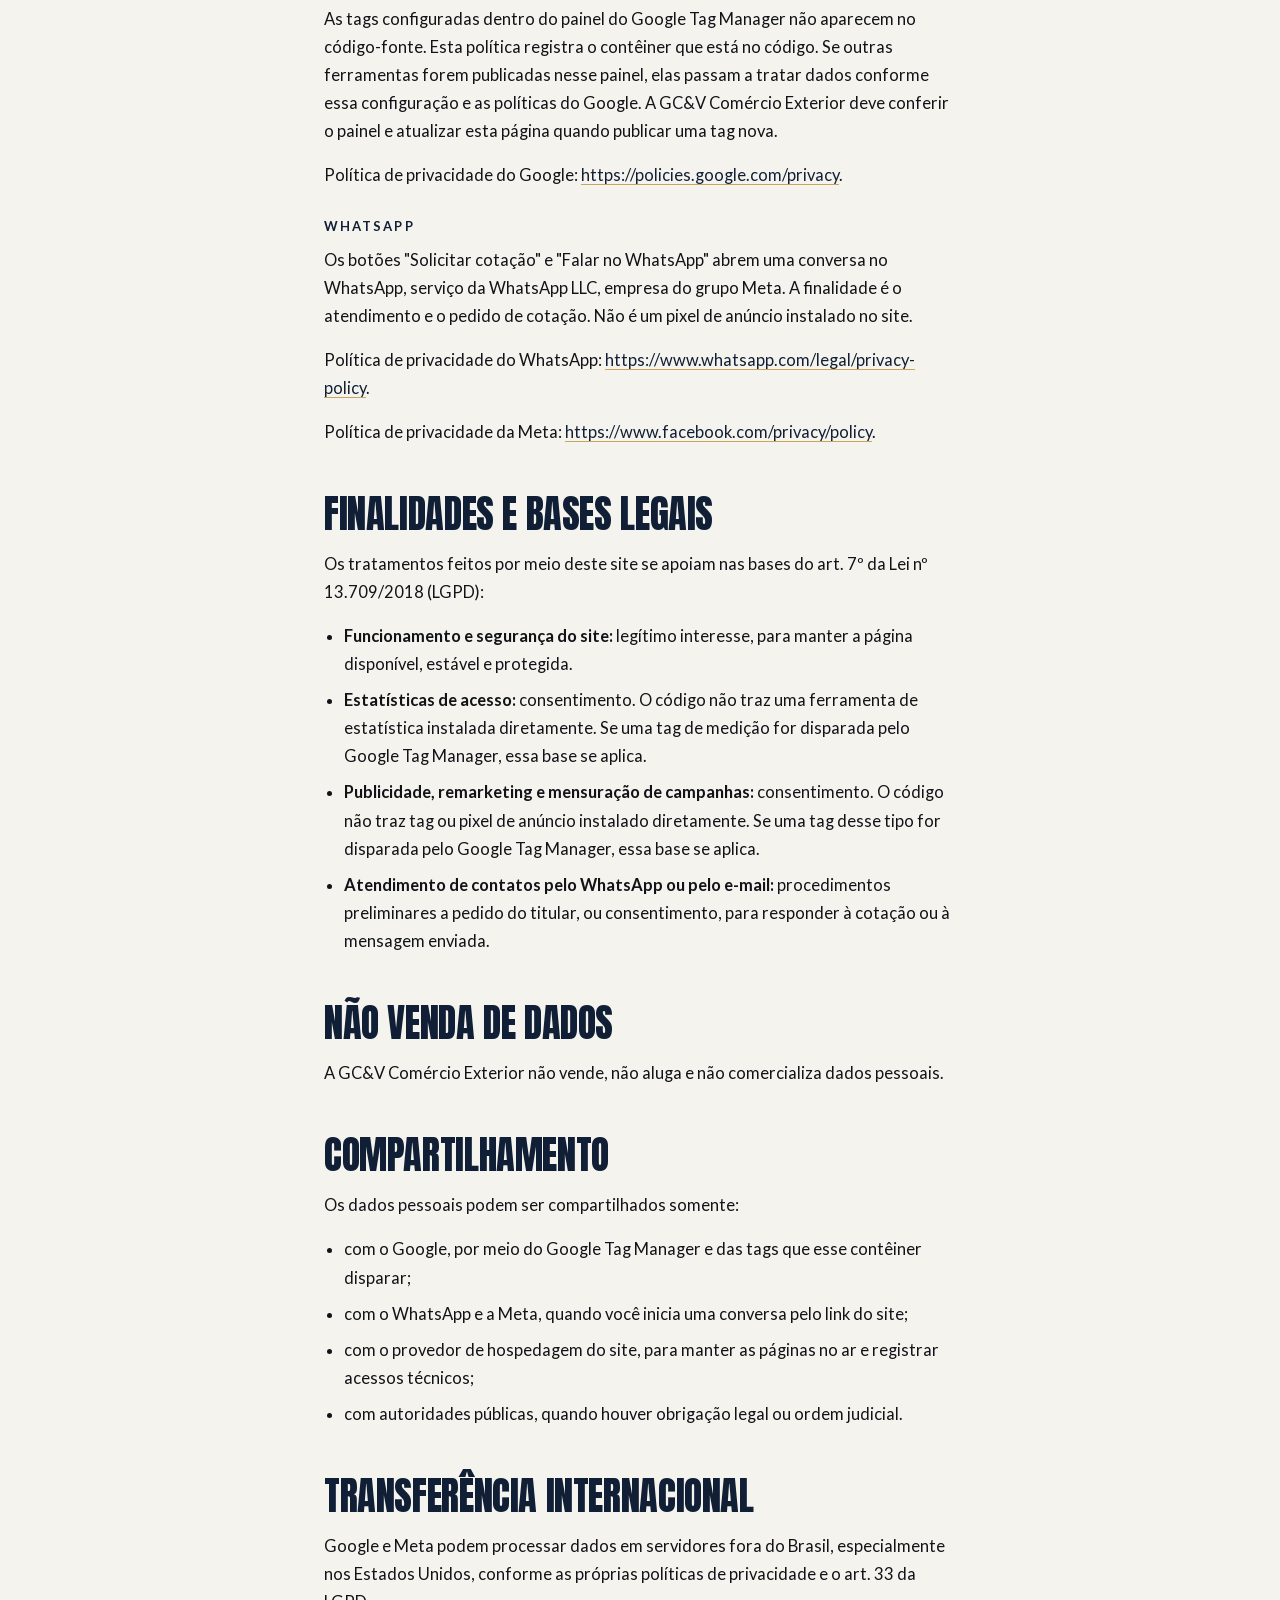
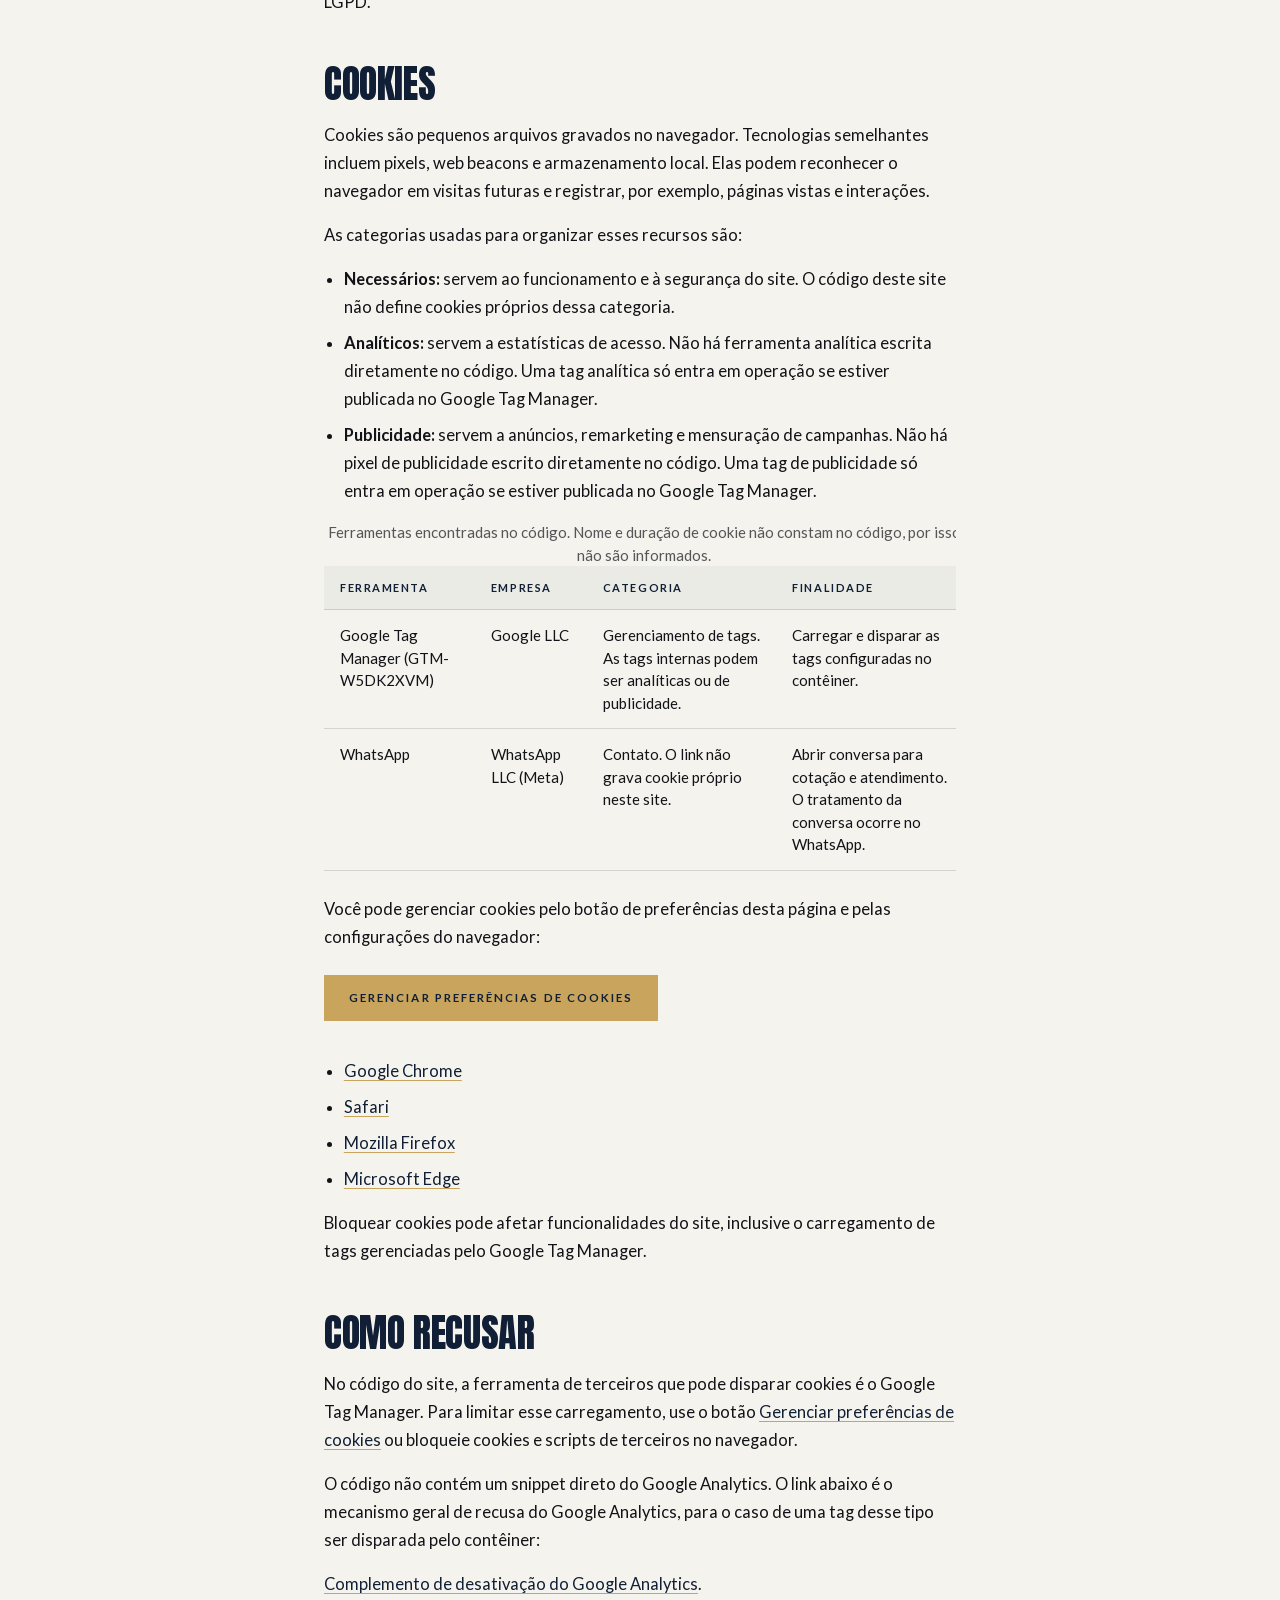
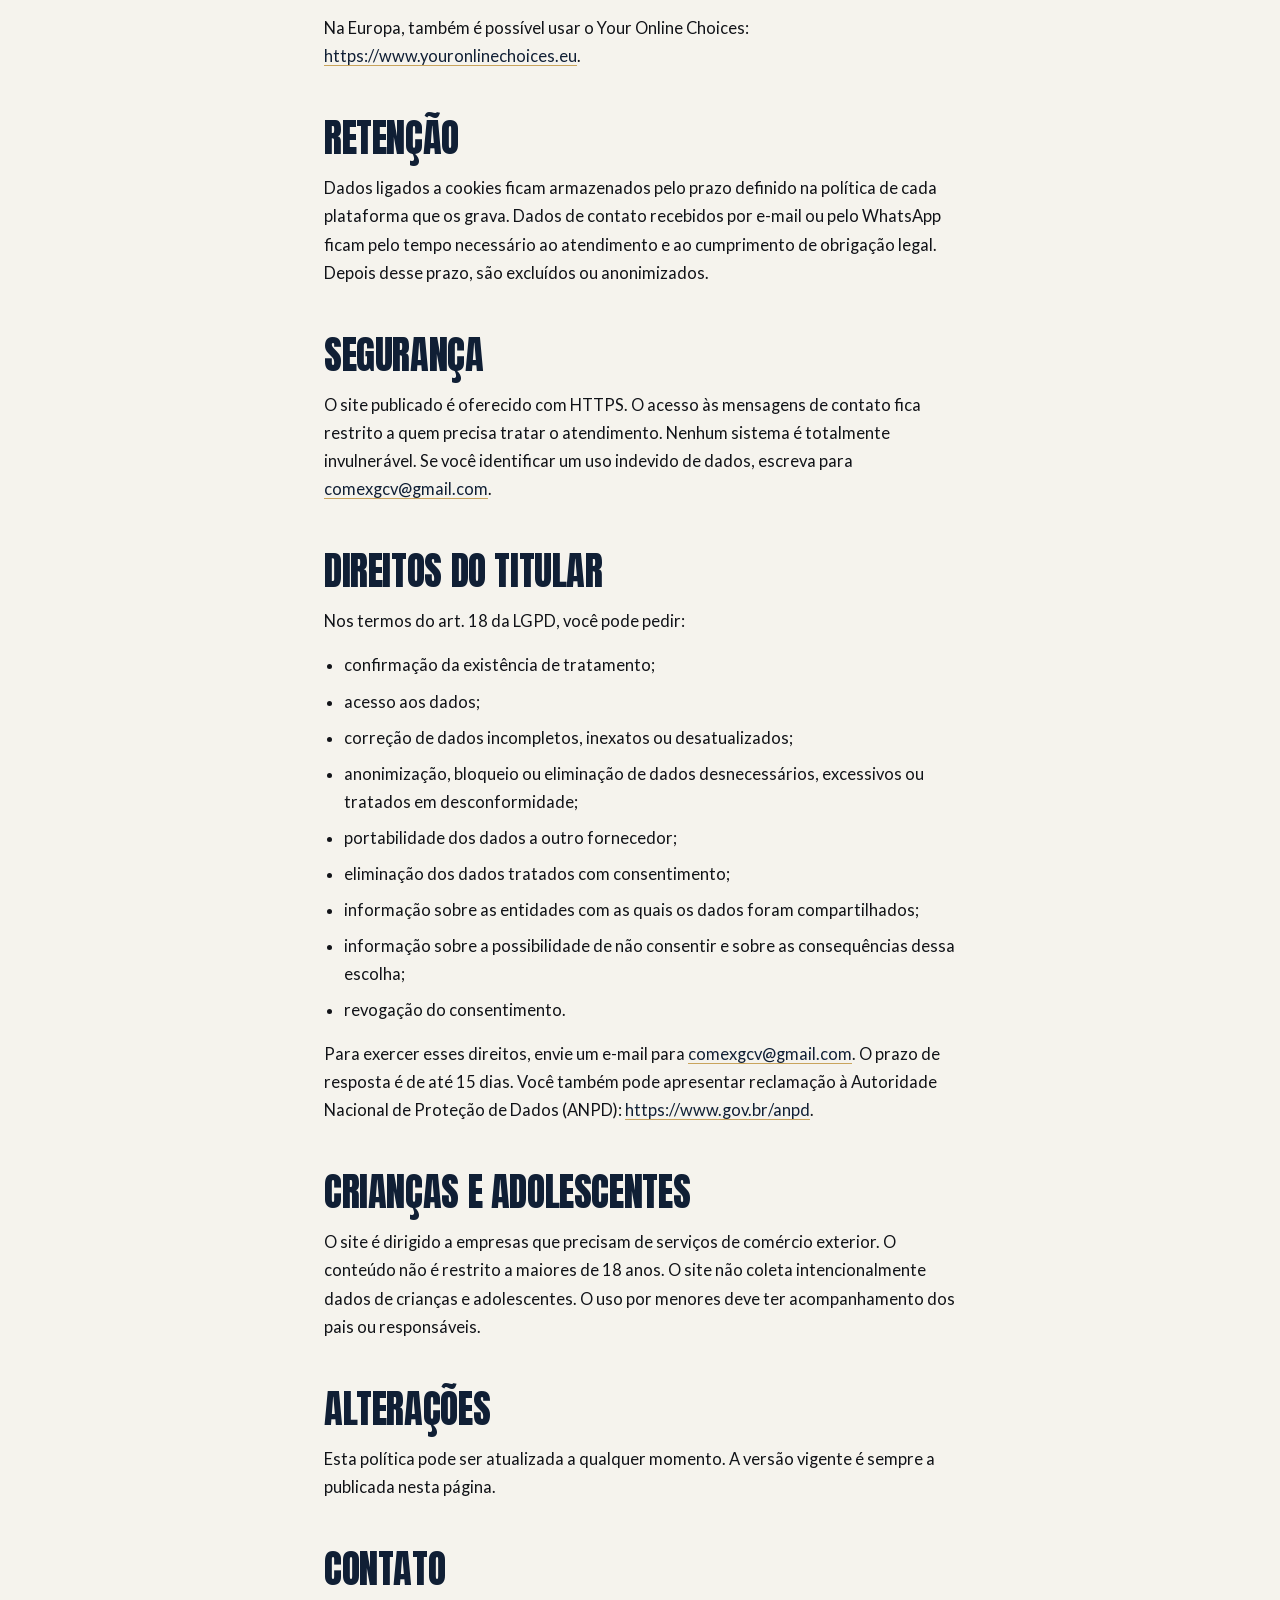
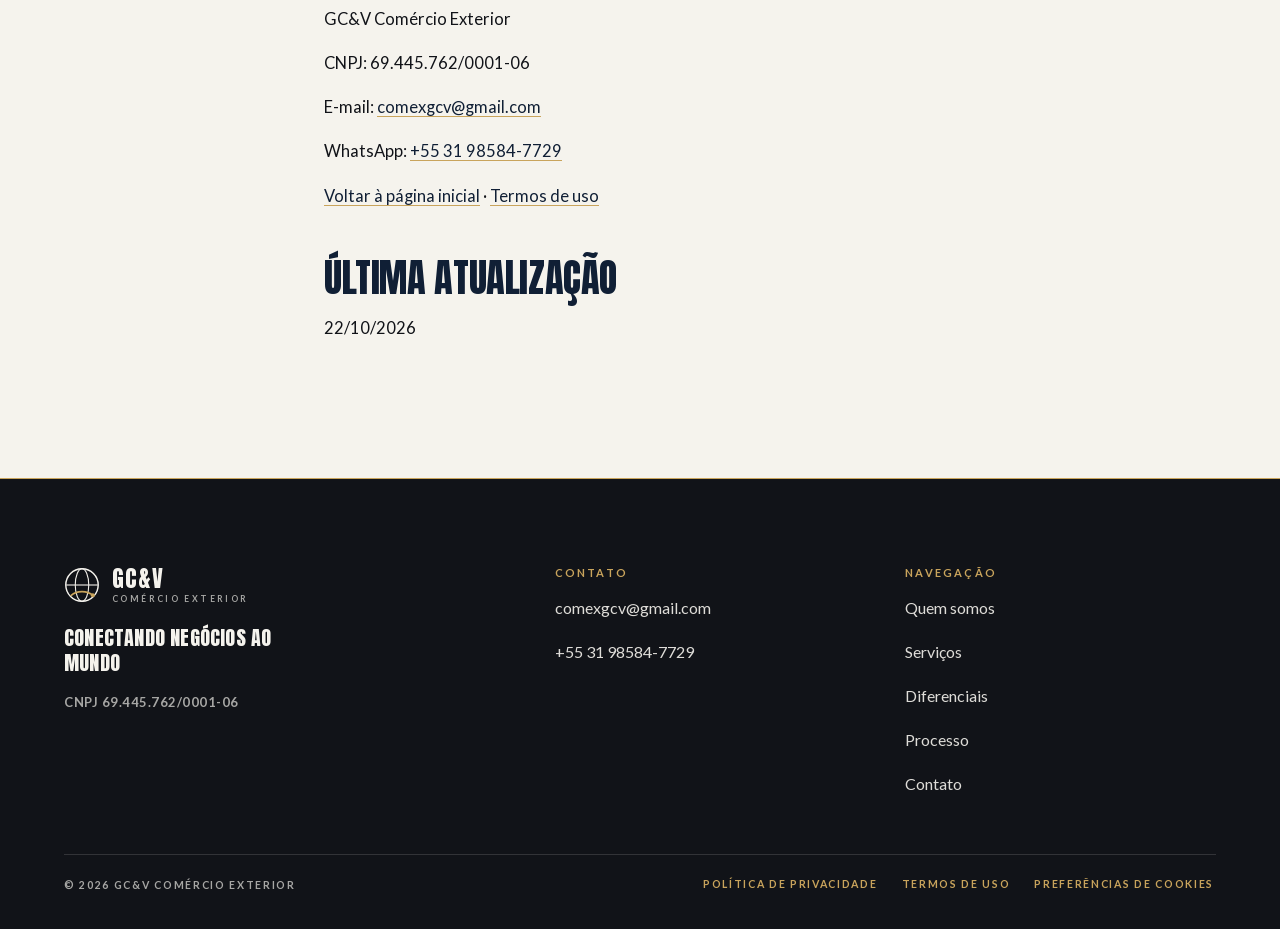
==== commit c2479ff4: "cnpj e tudo mais" ====
--- a/privacy-policy.html
+++ b/privacy-policy.html
@@ -284,18 +284,61 @@
 }
 #gerenciar-cookies { margin: 8px 0 20px; }
 
-.footer { padding: 40px 0; background: var(--graphite); border-top: 1px solid var(--gold); }
-.footer .wrap { display: flex; align-items: center; justify-content: space-between; gap: 24px; flex-wrap: wrap; }
-.footer p { margin: 0; font: 700 10.5px/1.6 var(--text); letter-spacing: .2em; text-transform: uppercase; color: var(--muted); }
-.footer-legal {
-  flex: 1 0 100%;
+.footer { padding: clamp(56px, 7vw, 88px) 0 0; background: var(--graphite); border-top: 1px solid var(--gold); }
+.footer .wrap { display: block; }
+.footer-grid {
+  display: grid;
+  grid-template-columns: minmax(0, 1.45fr) minmax(0, 1fr) minmax(0, 1fr);
+  gap: 48px 40px;
+  padding-bottom: 48px;
+}
+.footer-tag {
+  margin: 22px 0 0;
+  max-width: 16rem;
+  font: 400 20px/1.25 var(--display);
+  letter-spacing: .01em;
+  text-transform: uppercase;
+  color: var(--cream);
+}
+.footer-cnpj {
+  margin: 18px 0 0;
+  font: 700 13px/1.4 var(--text);
+  letter-spacing: .04em;
+  color: var(--muted);
+}
+.footer-label {
+  margin: 0 0 8px;
+  font: 700 11px/1 var(--text);
+  letter-spacing: .2em;
+  text-transform: uppercase;
+  color: var(--gold);
+}
+.footer-list { margin: 0; padding: 0; list-style: none; }
+.footer-list a {
   display: flex;
-  flex-direction: column;
-  gap: 14px;
-  padding-top: 20px;
+  align-items: center;
+  min-height: 44px;
+  font: 400 16px/1.35 var(--text);
+  color: rgba(245, 243, 237, .9);
+}
+.footer-list a:hover { color: var(--gold); }
+.footer-bar {
+  display: flex;
+  align-items: center;
+  justify-content: space-between;
+  gap: 8px 32px;
+  flex-wrap: wrap;
+  padding: 8px 0 22px;
   border-top: 1px solid var(--line);
 }
-.footer-links { display: flex; flex-wrap: wrap; gap: 8px 20px; }
+.footer-bar p {
+  margin: 0;
+  font: 700 10.5px/1.6 var(--text);
+  letter-spacing: .16em;
+  text-transform: uppercase;
+  color: var(--muted);
+}
+.footer-links { display: flex; flex-wrap: wrap; gap: 4px 20px; }
 .footer-links a {
   display: inline-flex;
   align-items: center;
@@ -358,11 +401,14 @@
   .nav.is-open .nav-menu span::before { transform: translateY(6px) rotate(45deg); }
   .nav.is-open .nav-menu span::after { transform: translateY(-6px) rotate(-45deg); }
   .toc ol { columns: 1; }
+  .footer-grid { grid-template-columns: 1fr; gap: 36px; }
+  .footer-bar { align-items: flex-start; }
 }
 @media (max-width: 609px) {
   :root { --nav-h: 64px; }
-  .brand-name small { display: none; }
-  .footer .wrap { flex-direction: column; align-items: flex-start; }
+  .nav .brand-name small { display: none; }
+  .footer-grid { grid-template-columns: 1fr; gap: 36px; }
+  .footer-bar { align-items: flex-start; }
   #gerenciar-cookies { width: 100%; }
 }
 @media (prefers-reduced-motion: reduce) {
@@ -470,7 +516,8 @@
     <h2 id="controlador">Controlador dos dados</h2>
     <p>O controlador dos dados pessoais tratados por meio deste site é a <strong>GC&amp;V Comércio Exterior</strong>, nome com o qual o site se apresenta. A GC&amp;V presta serviços de assessoria e despacho aduaneiro a empresas que importam, exportam ou estruturam operações de comércio exterior, com prioridade para o mercado brasileiro.</p>
     <p>E-mail de contato: <a href="mailto:comexgcv@gmail.com">comexgcv@gmail.com</a>.</p>
-    <p class="note">CNPJ, registro profissional e endereço não aparecem no site. Por isso, não são informados nesta política.</p>
+    <p>CNPJ: 69.445.762/0001-06.</p>
+    <p class="note">Registro profissional e endereço não aparecem no site. Por isso, não são informados nesta política.</p>
 
     <h2 id="canal-do-titular">Canal do titular</h2>
     <p>Para assuntos de proteção de dados, inclusive pedidos relacionados aos seus direitos, escreva para <a href="mailto:comexgcv@gmail.com">comexgcv@gmail.com</a>.</p>
@@ -614,6 +661,7 @@
 
     <h2 id="contato">Contato</h2>
     <p>GC&amp;V Comércio Exterior</p>
+    <p>CNPJ: 69.445.762/0001-06</p>
     <p>E-mail: <a href="mailto:comexgcv@gmail.com">comexgcv@gmail.com</a></p>
     <p>WhatsApp: <a href="https://wa.me/5531985847729?text=Ol%C3%A1!%20Vim%20pelo%20site%20e%20gostaria%20de%20solicitar%20uma%20cota%C3%A7%C3%A3o." target="_blank" rel="noopener noreferrer">+55 31 98584-7729</a></p>
     <p><a href="index.html">Voltar à página inicial</a> · <a href="terms-of-use.html">Termos de uso</a></p>
@@ -625,13 +673,35 @@
 
 <footer class="footer">
   <div class="wrap">
-    <a class="brand" href="index.html">
-      <img src="assets/logo.svg" alt="" width="36" height="36">
-      <span class="brand-name"><strong>GC&amp;V</strong><small>Comércio Exterior</small></span>
-    </a>
-    <p>Conectando negócios ao mundo</p>
-    <p>&copy; <span id="year">2026</span> GC&amp;V Comércio Exterior</p>
-    <div class="footer-legal">
+    <div class="footer-grid">
+      <div>
+        <a class="brand" href="index.html">
+          <img src="assets/logo.svg" alt="" width="36" height="36">
+          <span class="brand-name"><strong>GC&amp;V</strong><small>Comércio Exterior</small></span>
+        </a>
+        <p class="footer-tag">Conectando negócios ao mundo</p>
+        <p class="footer-cnpj">CNPJ 69.445.762/0001-06</p>
+      </div>
+      <div>
+        <p class="footer-label">Contato</p>
+        <ul class="footer-list">
+          <li><a href="mailto:comexgcv@gmail.com">comexgcv@gmail.com</a></li>
+          <li><a href="https://wa.me/5531985847729?text=Ol%C3%A1!%20Vim%20pelo%20site%20e%20gostaria%20de%20solicitar%20uma%20cota%C3%A7%C3%A3o." target="_blank" rel="noopener noreferrer">+55 31 98584-7729</a></li>
+        </ul>
+      </div>
+      <nav aria-label="Mapa do site">
+        <p class="footer-label">Navegação</p>
+        <ul class="footer-list">
+          <li><a href="index.html#quem-somos">Quem somos</a></li>
+          <li><a href="index.html#servicos">Serviços</a></li>
+          <li><a href="index.html#diferenciais">Diferenciais</a></li>
+          <li><a href="index.html#processo">Processo</a></li>
+          <li><a href="index.html#contato">Contato</a></li>
+        </ul>
+      </nav>
+    </div>
+    <div class="footer-bar">
+      <p>&copy; <span id="year">2026</span> GC&amp;V Comércio Exterior</p>
       <nav class="footer-links" aria-label="Documentos legais">
         <a href="privacy-policy.html">Política de Privacidade</a>
         <a href="terms-of-use.html">Termos de Uso</a>
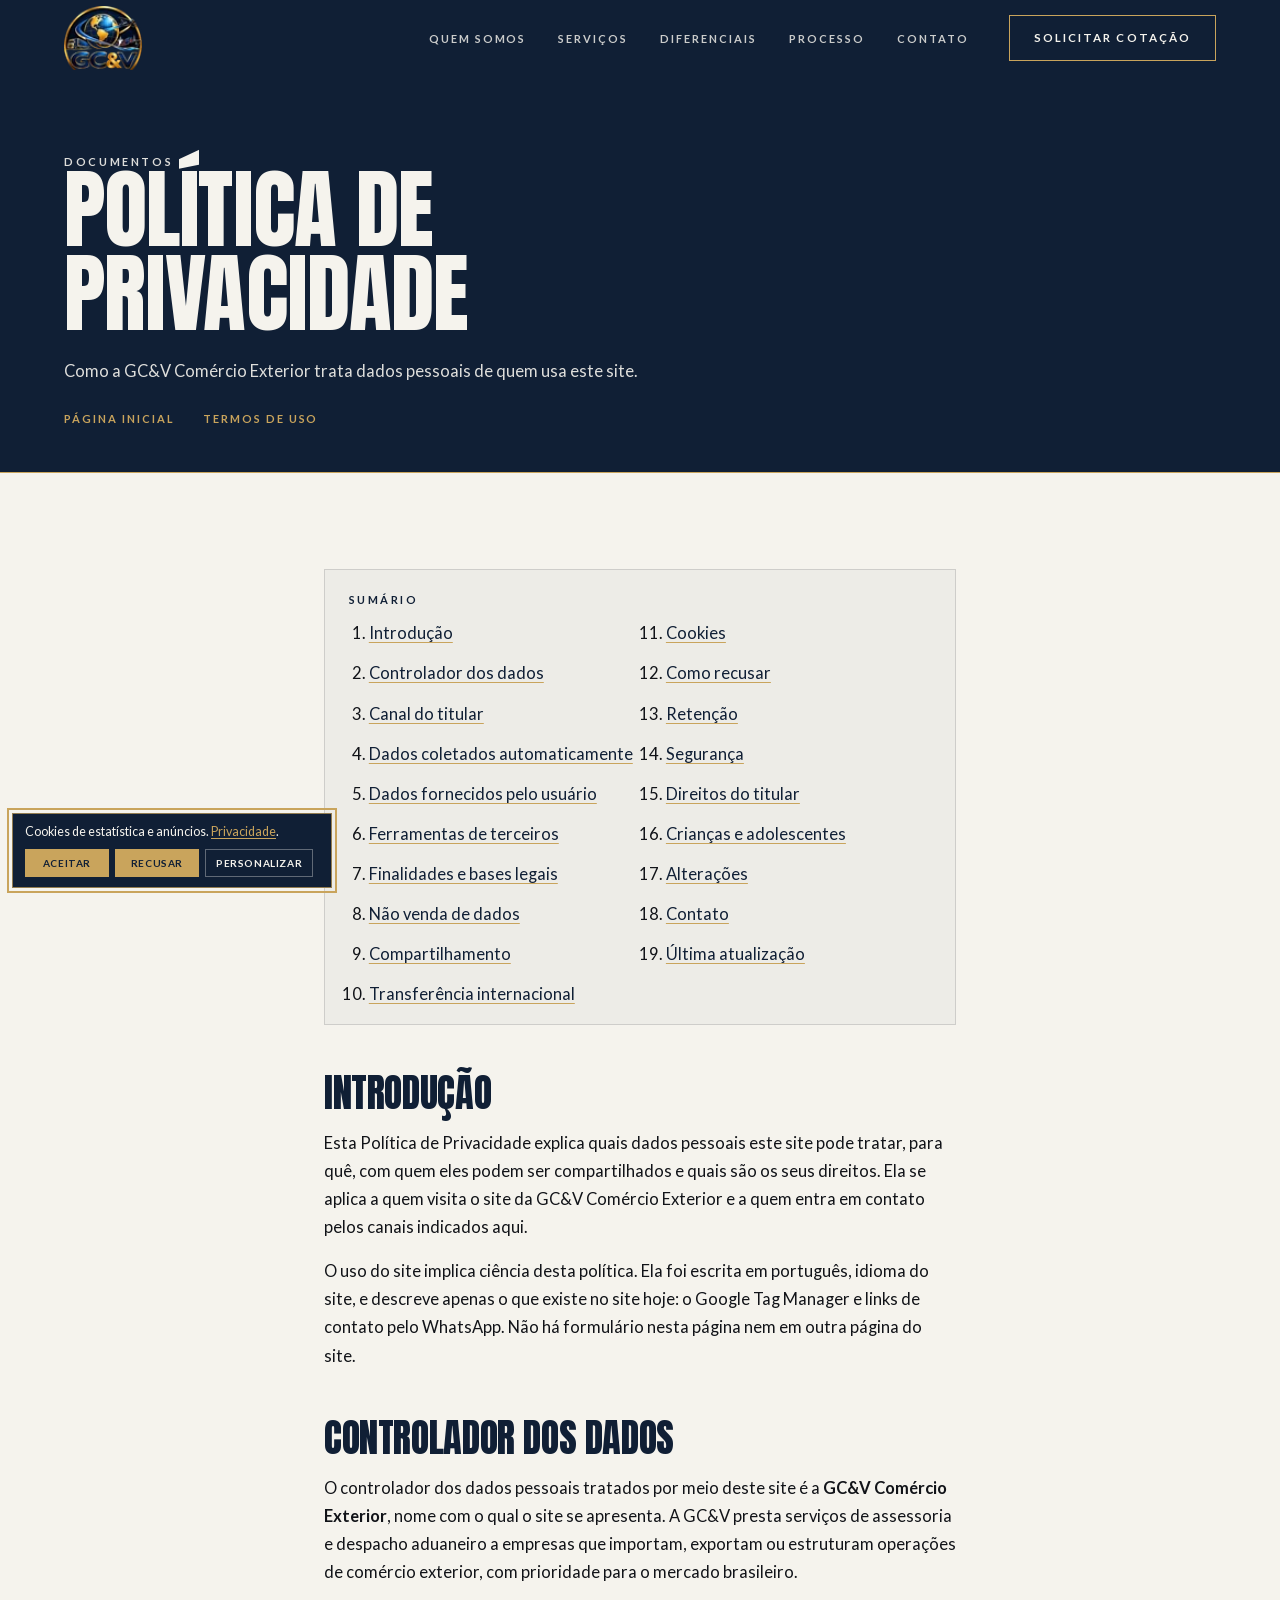
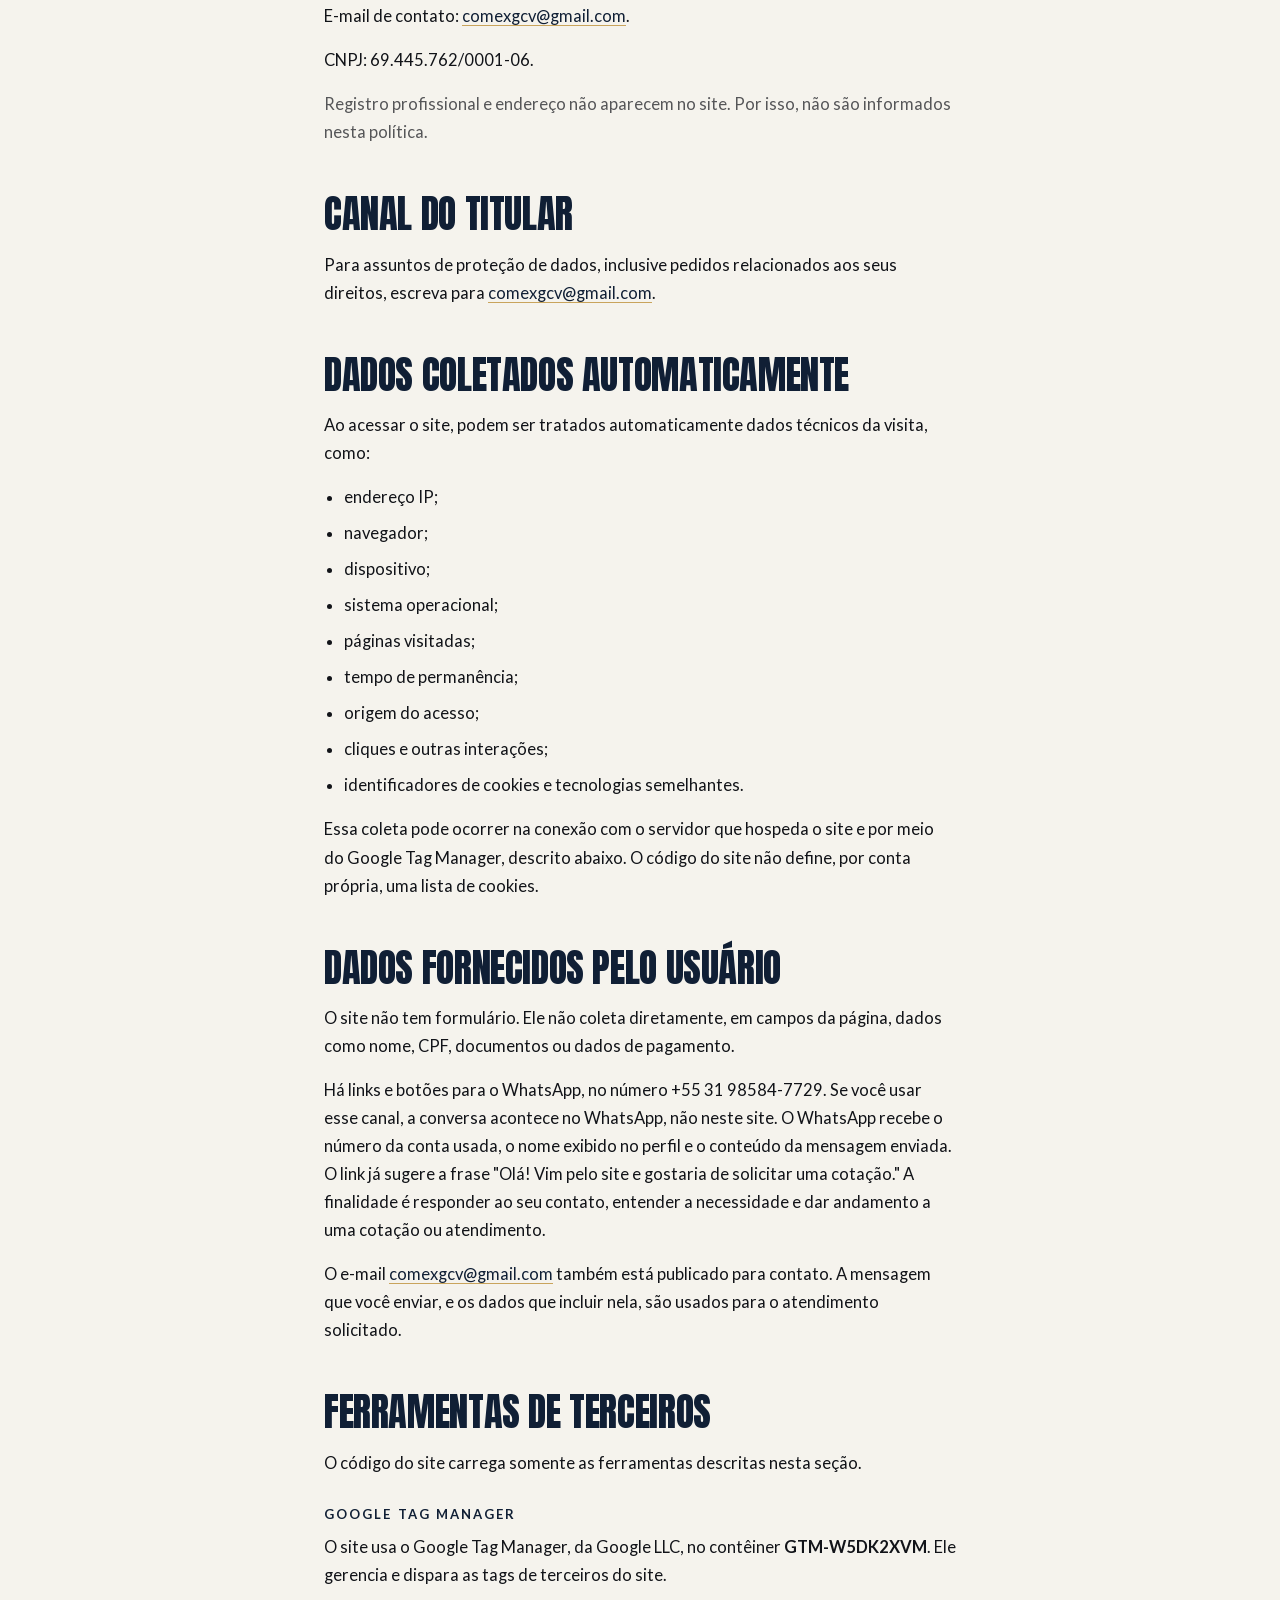
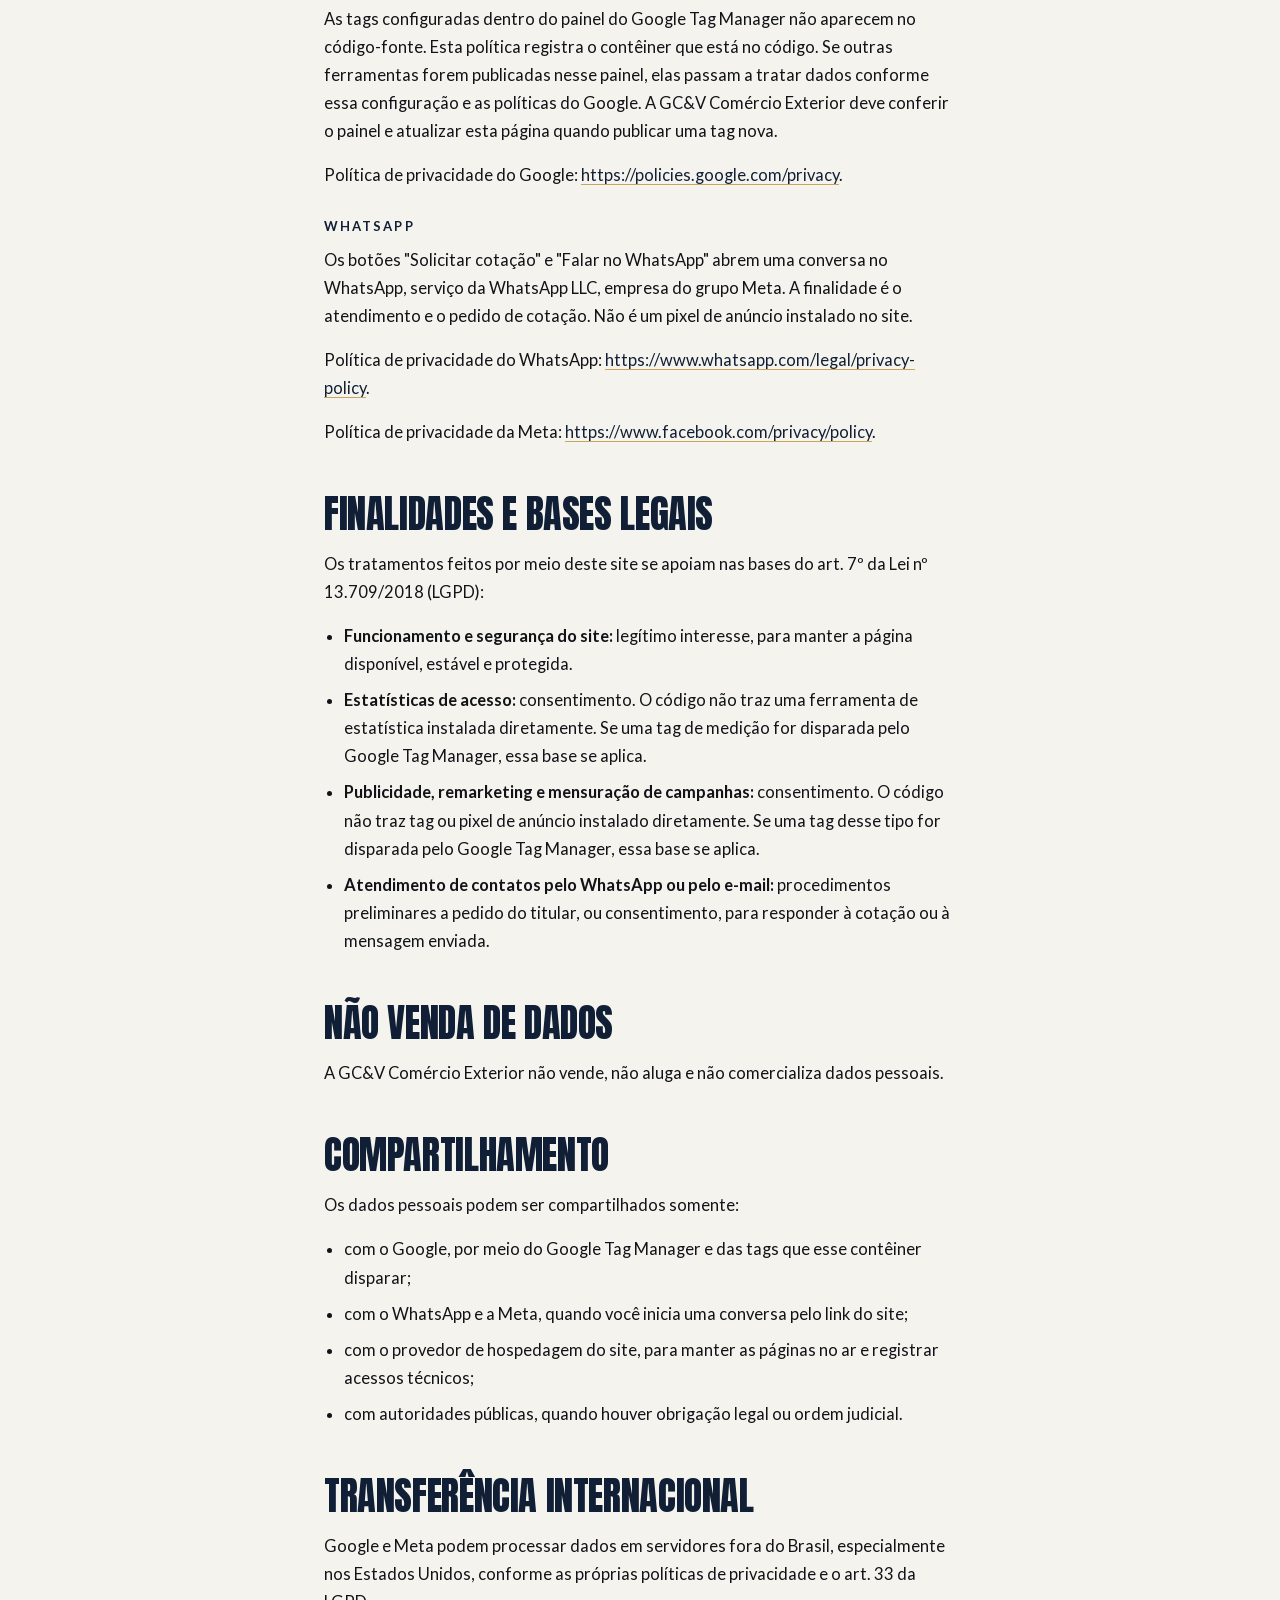
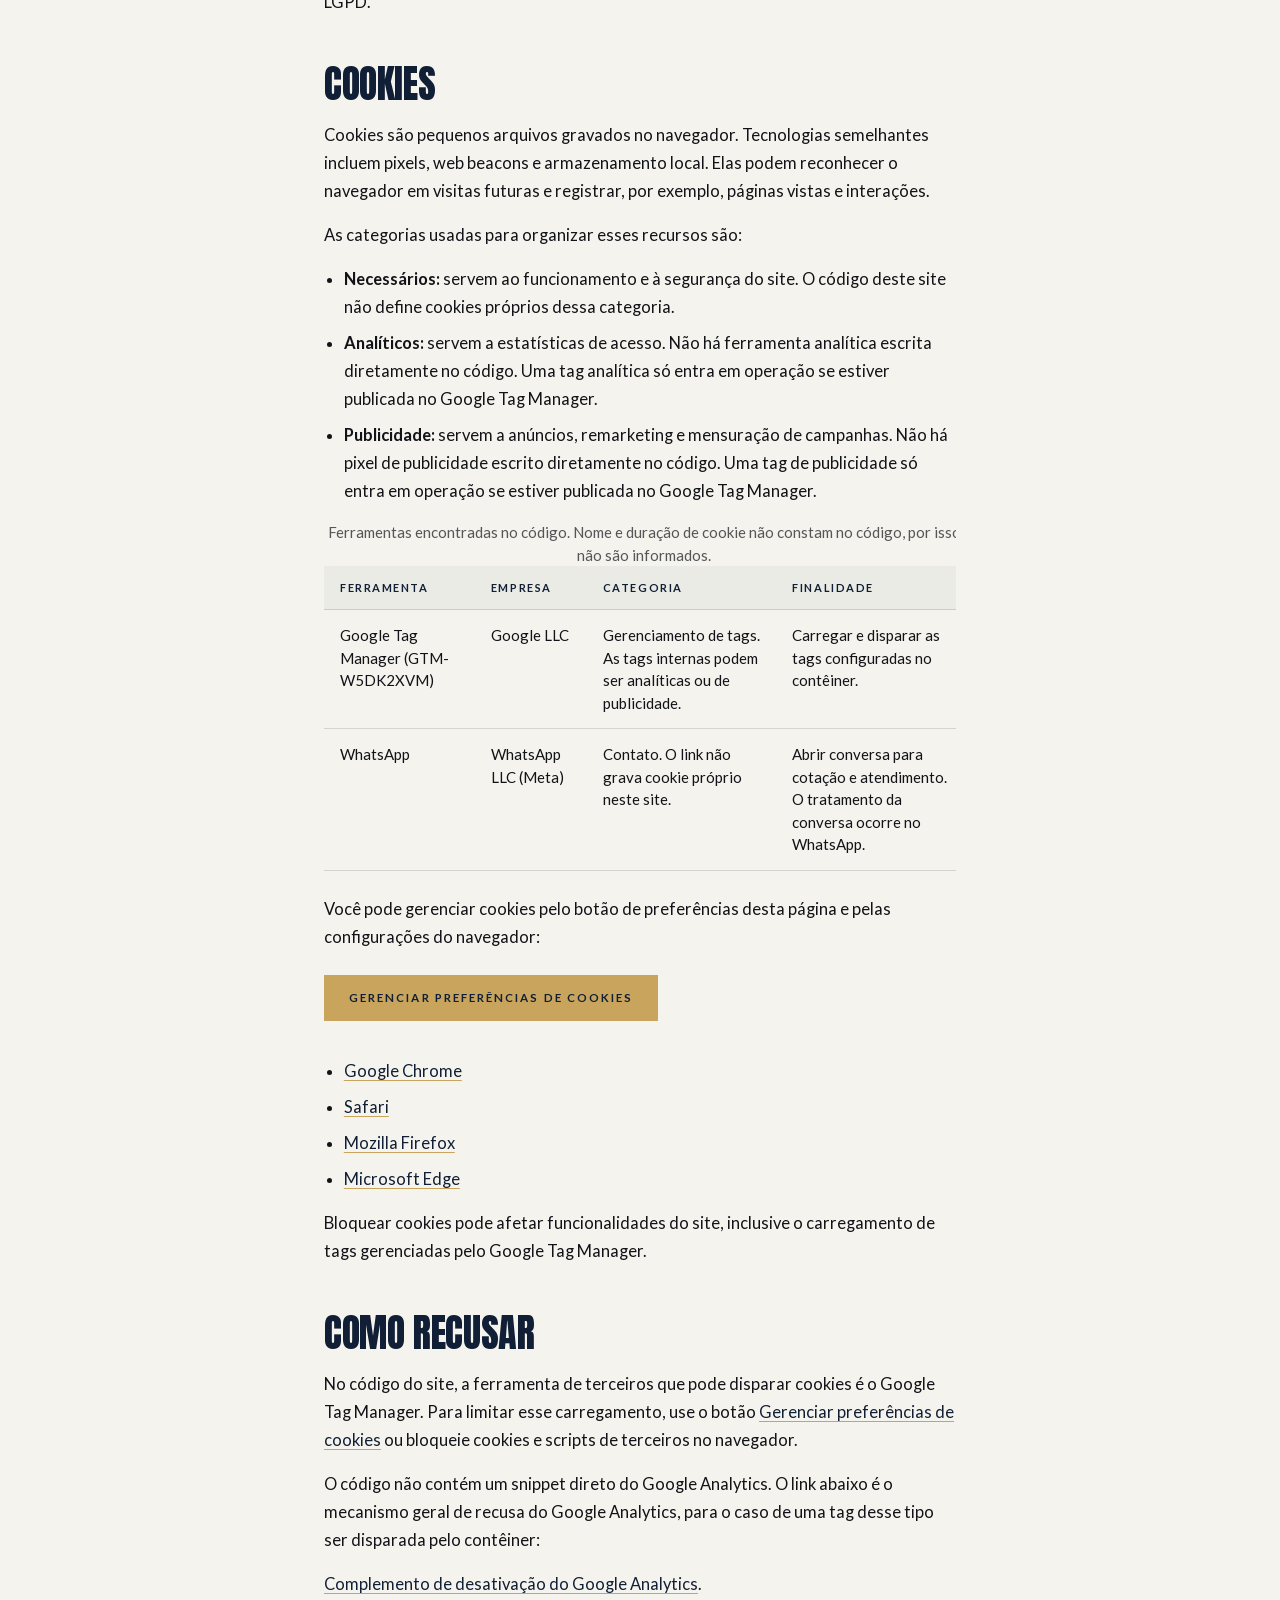
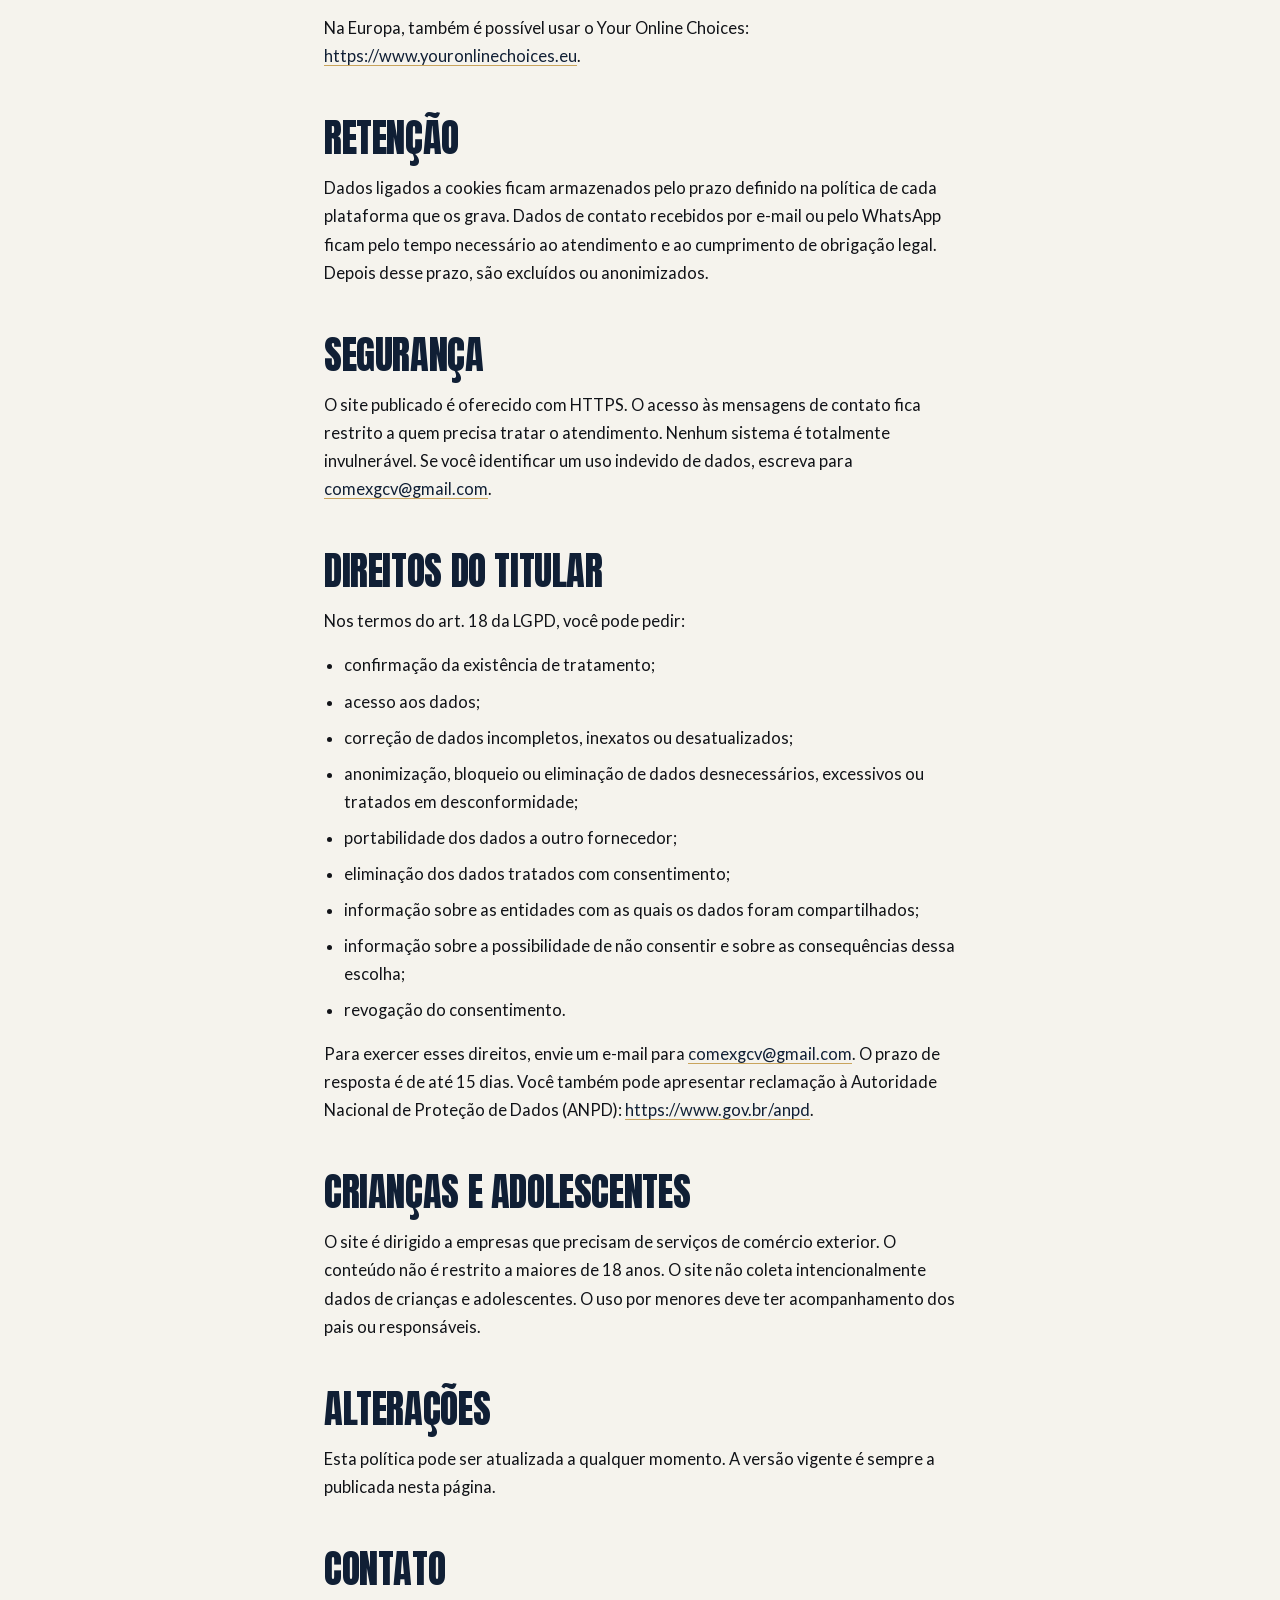
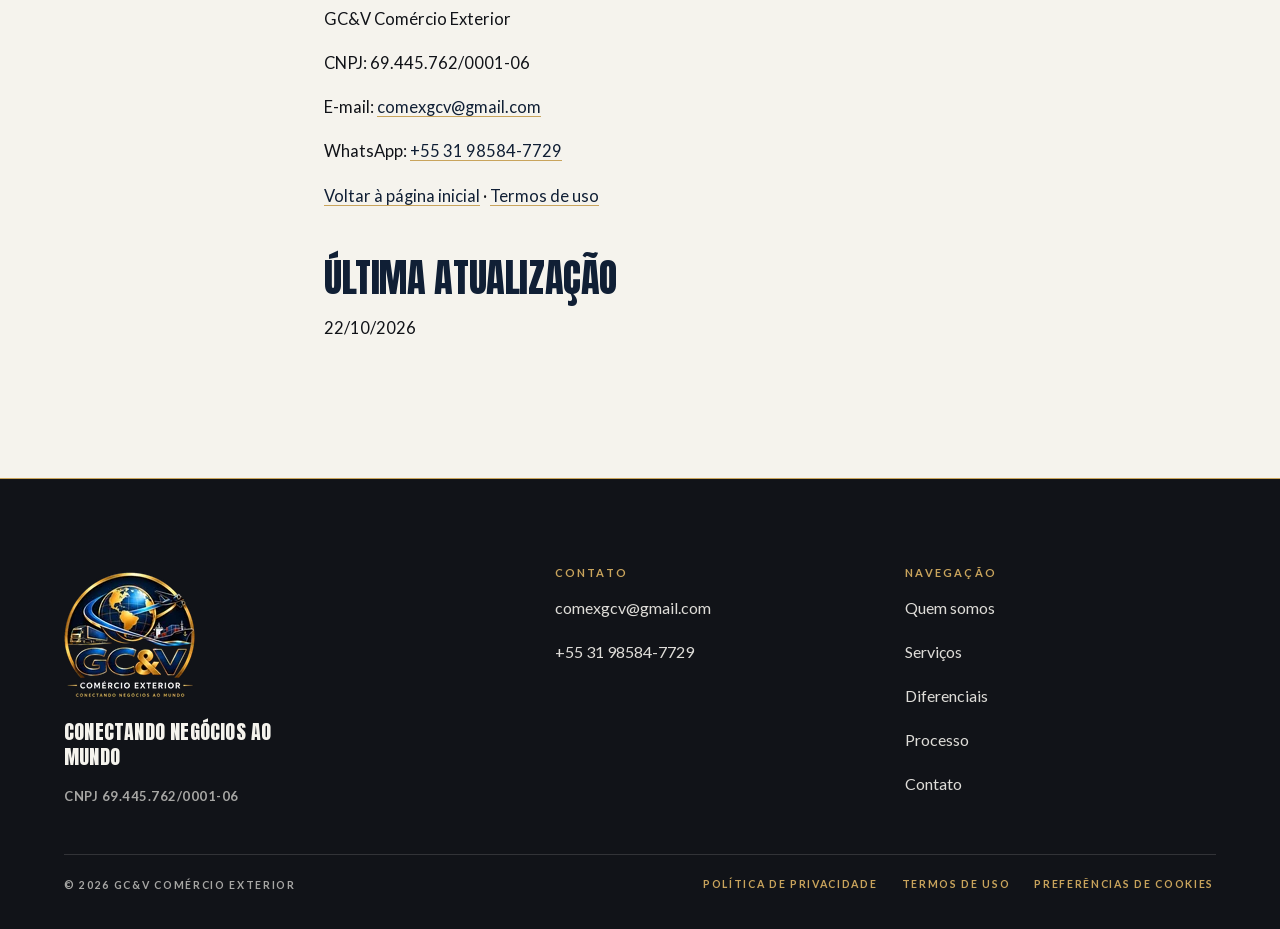
==== commit 81ed8eec: "Aplica o logo original da GC&V com fundo transparente - Recorte do logo original sem o fundo e as fa" ====
--- a/privacy-policy.html
+++ b/privacy-policy.html
@@ -46,7 +46,9 @@
 <meta name="twitter:title" content="Política de Privacidade | GC&amp;V Comércio Exterior">
 <meta name="twitter:description" content="Política de privacidade da GC&amp;V Comércio Exterior: como este site trata dados pessoais, cookies e o contato pelo WhatsApp.">
 <meta name="twitter:image" content="/assets/hero-poster.jpg">
-<link rel="icon" href="assets/logo.svg" type="image/svg+xml">
+<link rel="icon" href="assets/favicon-32.png" sizes="32x32" type="image/png">
+<link rel="icon" href="assets/favicon-192.png" sizes="192x192" type="image/png">
+<link rel="apple-touch-icon" href="assets/apple-touch-icon.png">
 <link rel="preload" href="assets/fonts/anton.woff2" as="font" type="font/woff2" crossorigin>
 <link rel="preload" href="assets/fonts/lato-400.woff2" as="font" type="font/woff2" crossorigin>
 <link rel="preload" href="assets/fonts/lato-700.woff2" as="font" type="font/woff2" crossorigin>
@@ -152,7 +154,8 @@
 }
 .nav .wrap { height: 100%; display: flex; align-items: center; gap: 40px; }
 .brand { display: flex; align-items: center; gap: 12px; flex-shrink: 0; }
-.brand img { width: 36px; height: 36px; }
+.brand img { display: block; width: auto; height: 64px; }
+.footer .brand img { height: 130px; }
 .brand-name { display: flex; flex-direction: column; line-height: 1; }
 .brand-name strong { font: 400 23px/1 var(--display); letter-spacing: .04em; }
 .brand-name small { font: 700 8.5px/1 var(--text); letter-spacing: .28em; text-transform: uppercase; color: var(--muted); margin-top: 5px; }
@@ -407,6 +410,7 @@
 @media (max-width: 609px) {
   :root { --nav-h: 64px; }
   .nav .brand-name small { display: none; }
+  .nav .brand img { height: 52px; }
   .footer-grid { grid-template-columns: 1fr; gap: 36px; }
   .footer-bar { align-items: flex-start; }
   #gerenciar-cookies { width: 100%; }
@@ -455,8 +459,10 @@
 <header class="nav" id="nav">
   <div class="wrap">
     <a class="brand" href="index.html">
-      <img src="assets/logo.svg" alt="" width="36" height="36">
-      <span class="brand-name"><strong>GC&amp;V</strong><small>Comércio Exterior</small></span>
+      <picture>
+        <source type="image/webp" srcset="assets/logo-gcv-emblem-58.webp 1x, assets/logo-gcv-emblem-116.webp 2x">
+        <img src="assets/logo-gcv-emblem-116.png" alt="GC&amp;V Comércio Exterior" width="71" height="58">
+      </picture>
     </a>
     <ul class="nav-links" id="nav-links">
       <li><a href="index.html#quem-somos">Quem somos</a></li>
@@ -676,8 +682,10 @@
     <div class="footer-grid">
       <div>
         <a class="brand" href="index.html">
-          <img src="assets/logo.svg" alt="" width="36" height="36">
-          <span class="brand-name"><strong>GC&amp;V</strong><small>Comércio Exterior</small></span>
+          <picture>
+            <source type="image/webp" srcset="assets/logo-gcv-130.webp 1x, assets/logo-gcv-260.webp 2x">
+            <img src="assets/logo-gcv-260.png" alt="GC&amp;V Comércio Exterior" width="138" height="130" loading="lazy" decoding="async">
+          </picture>
         </a>
         <p class="footer-tag">Conectando negócios ao mundo</p>
         <p class="footer-cnpj">CNPJ 69.445.762/0001-06</p>
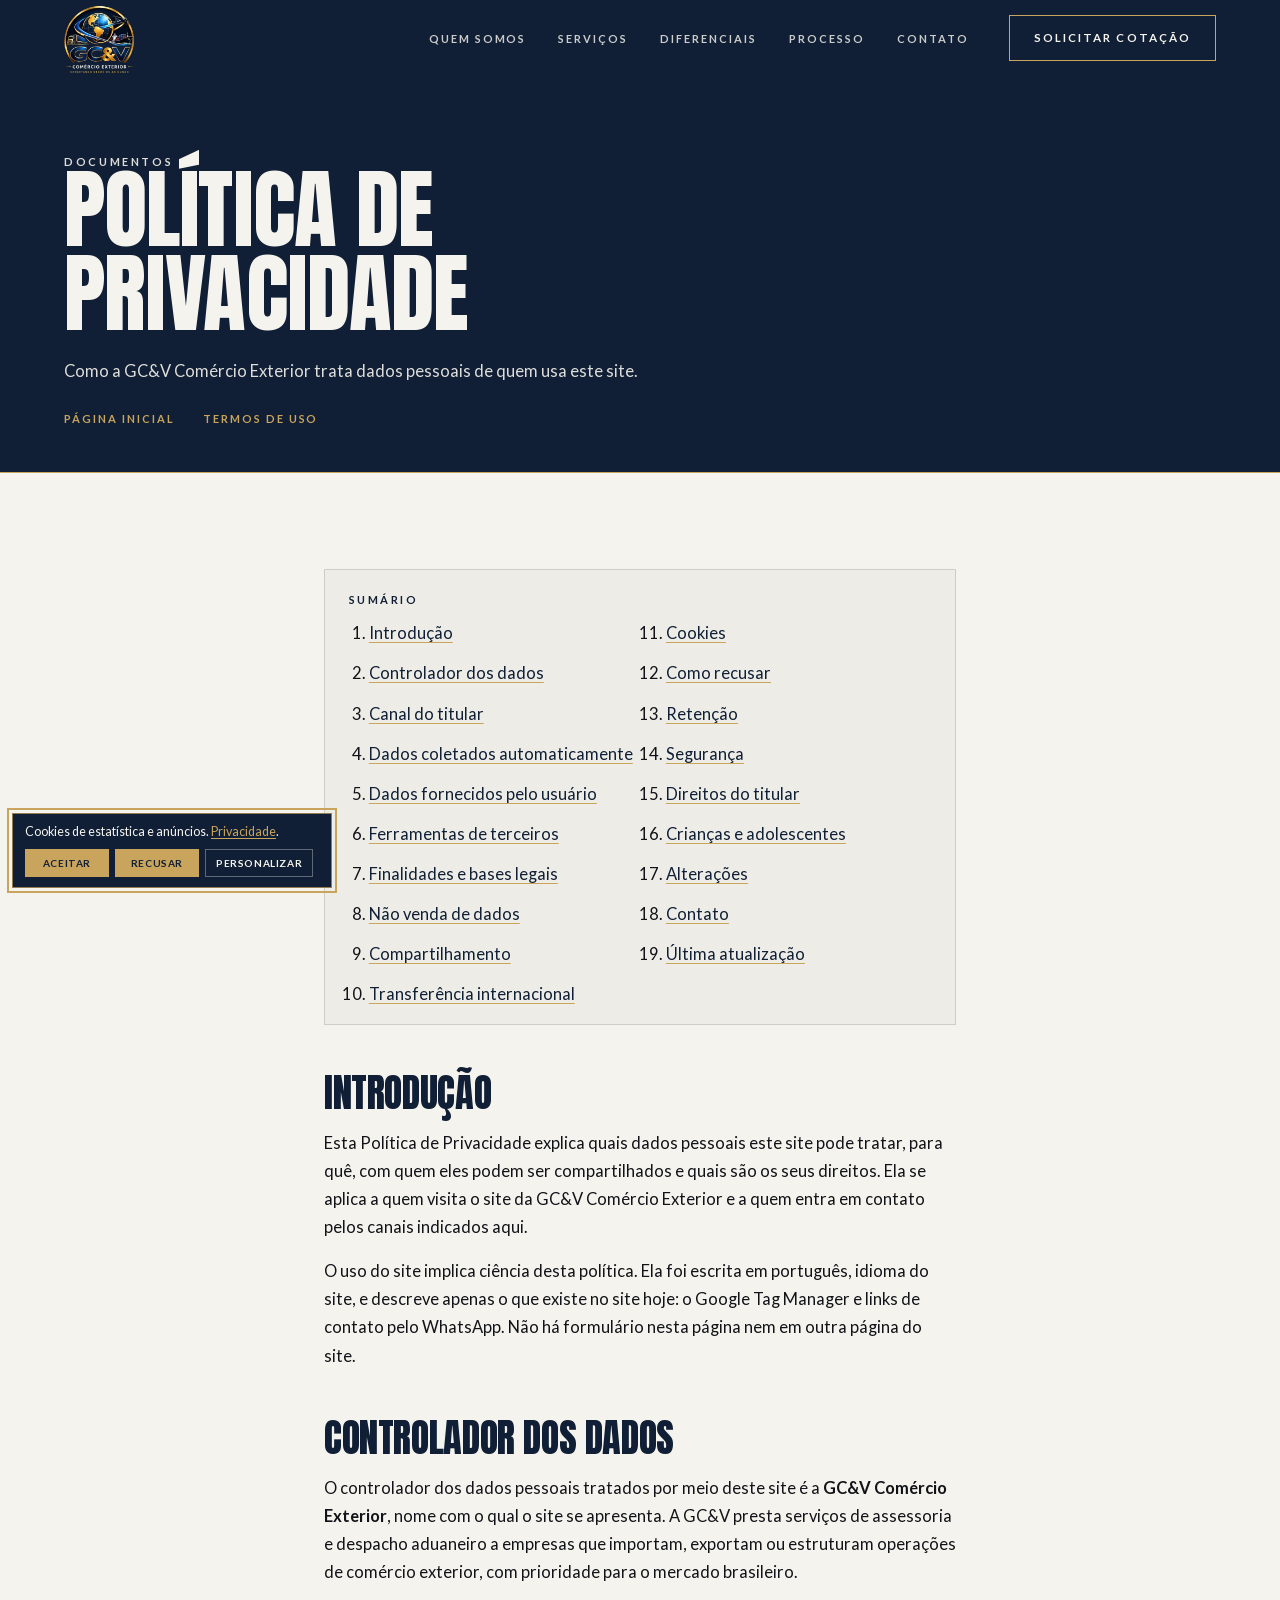
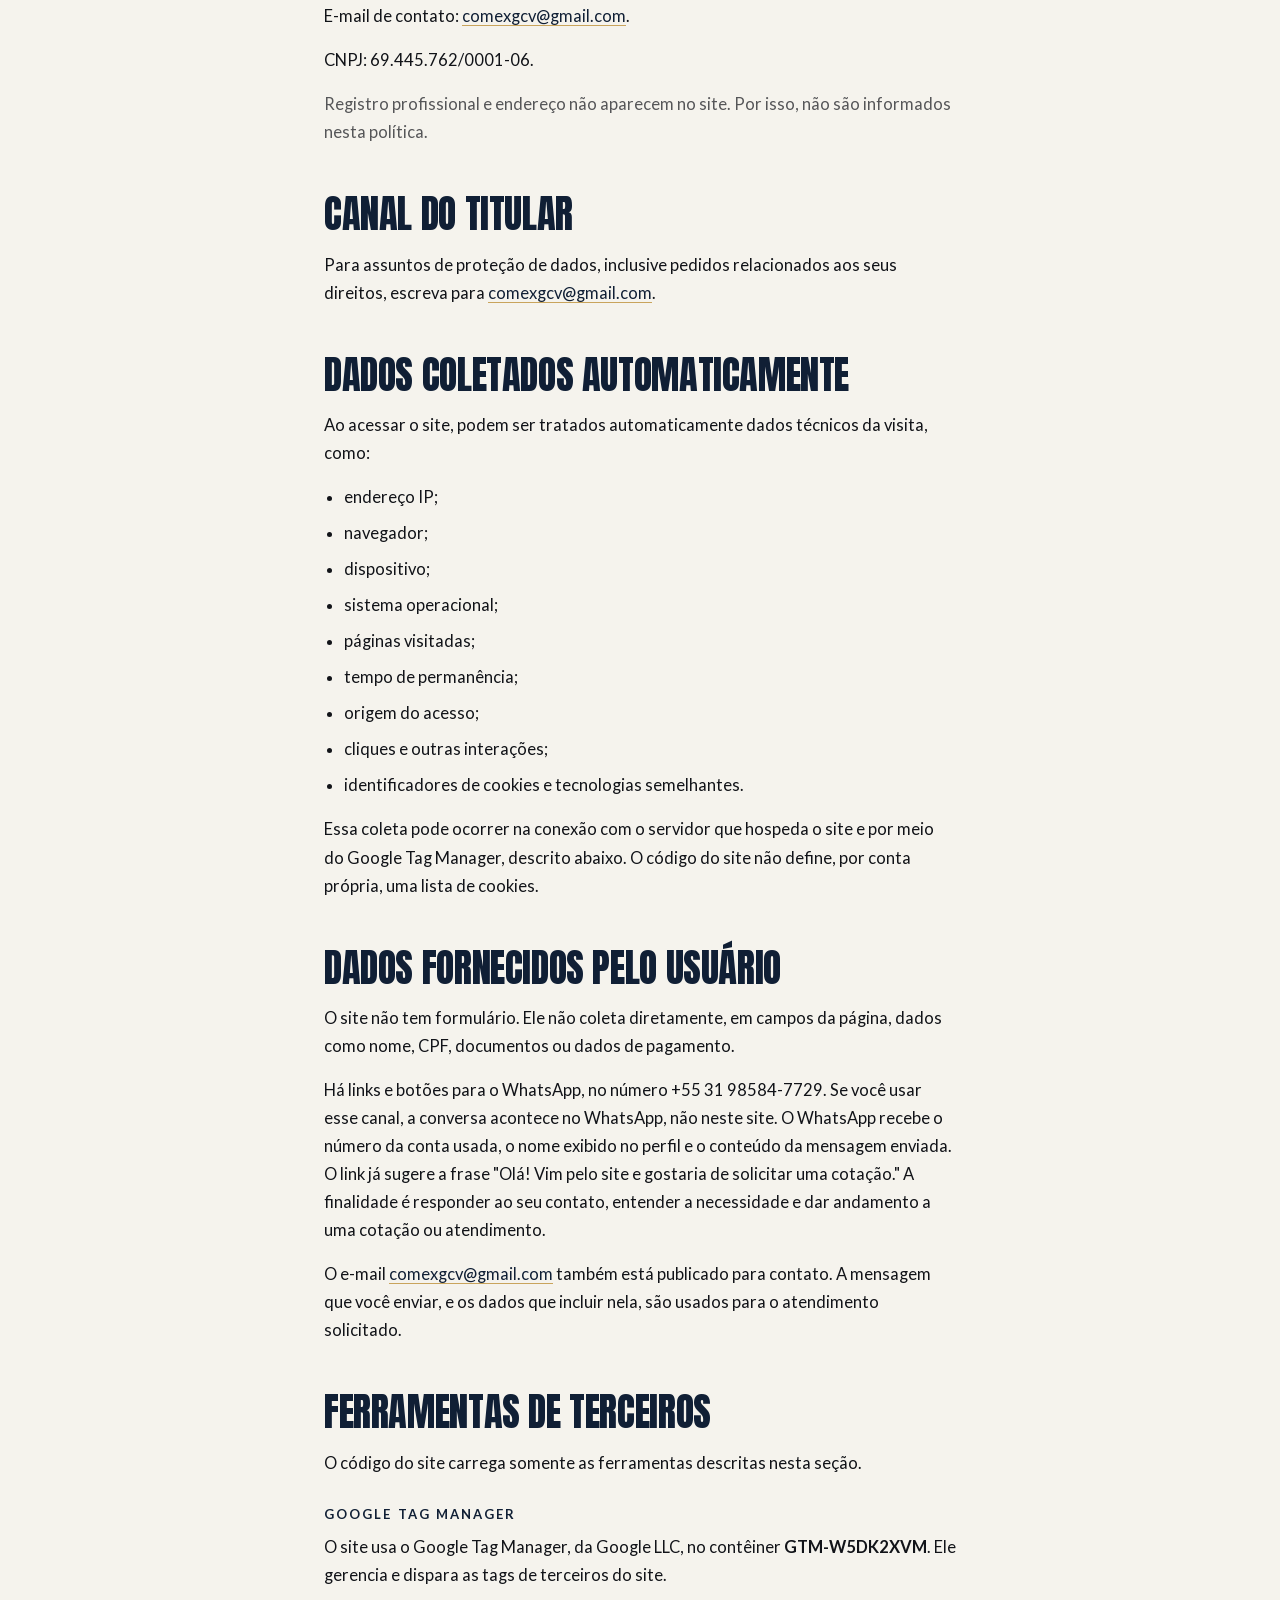
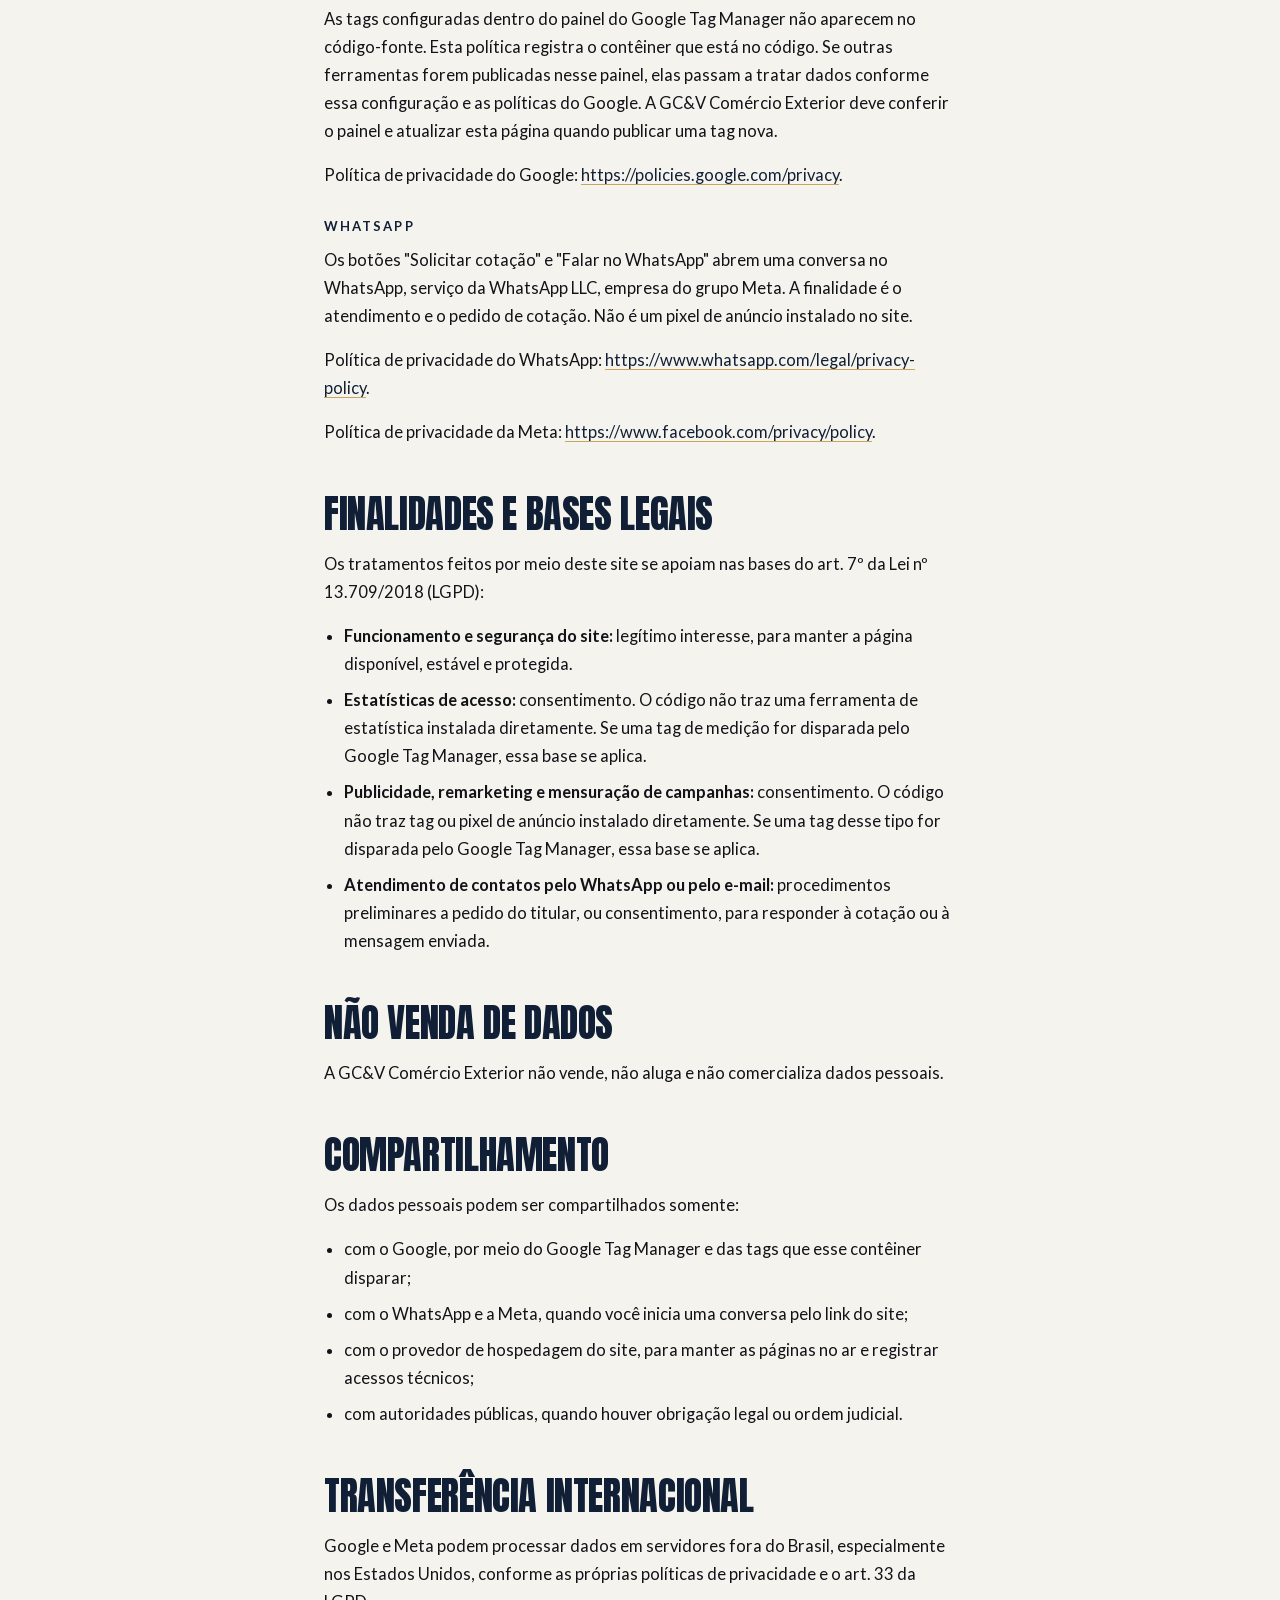
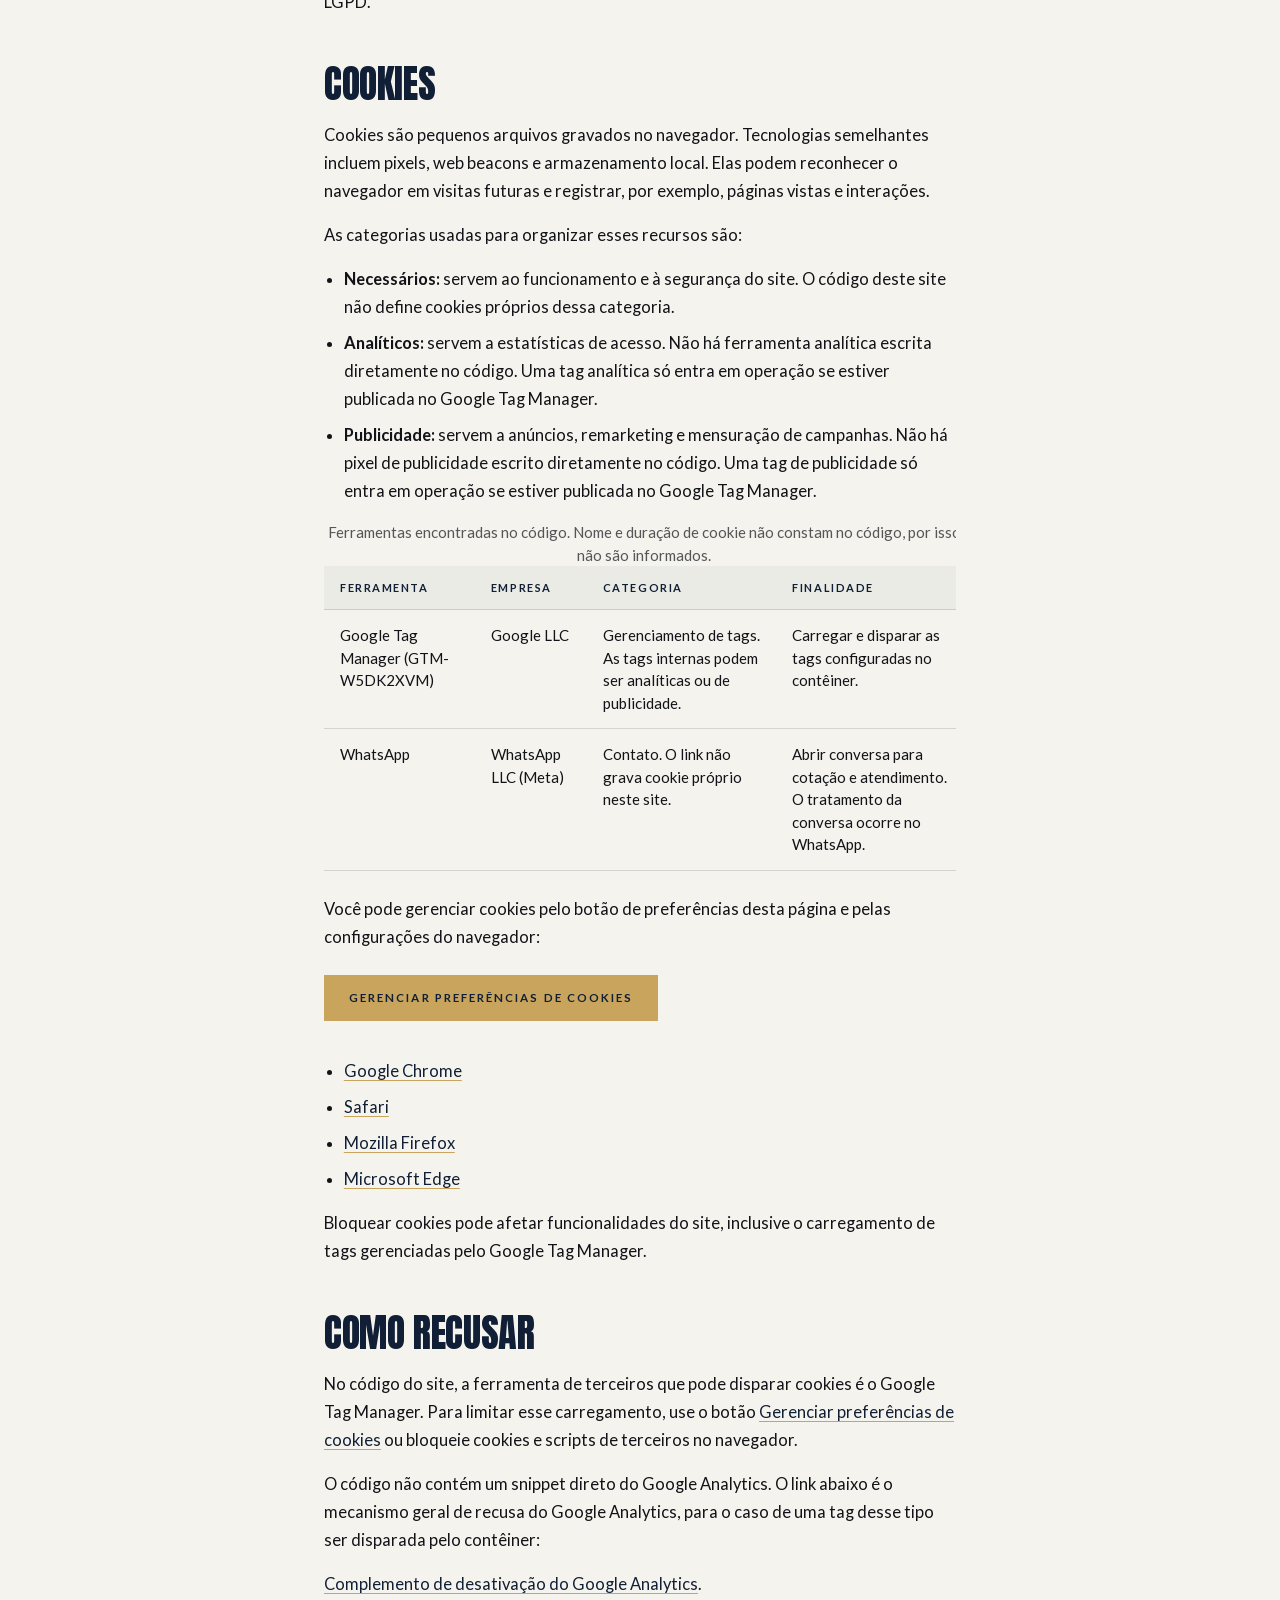
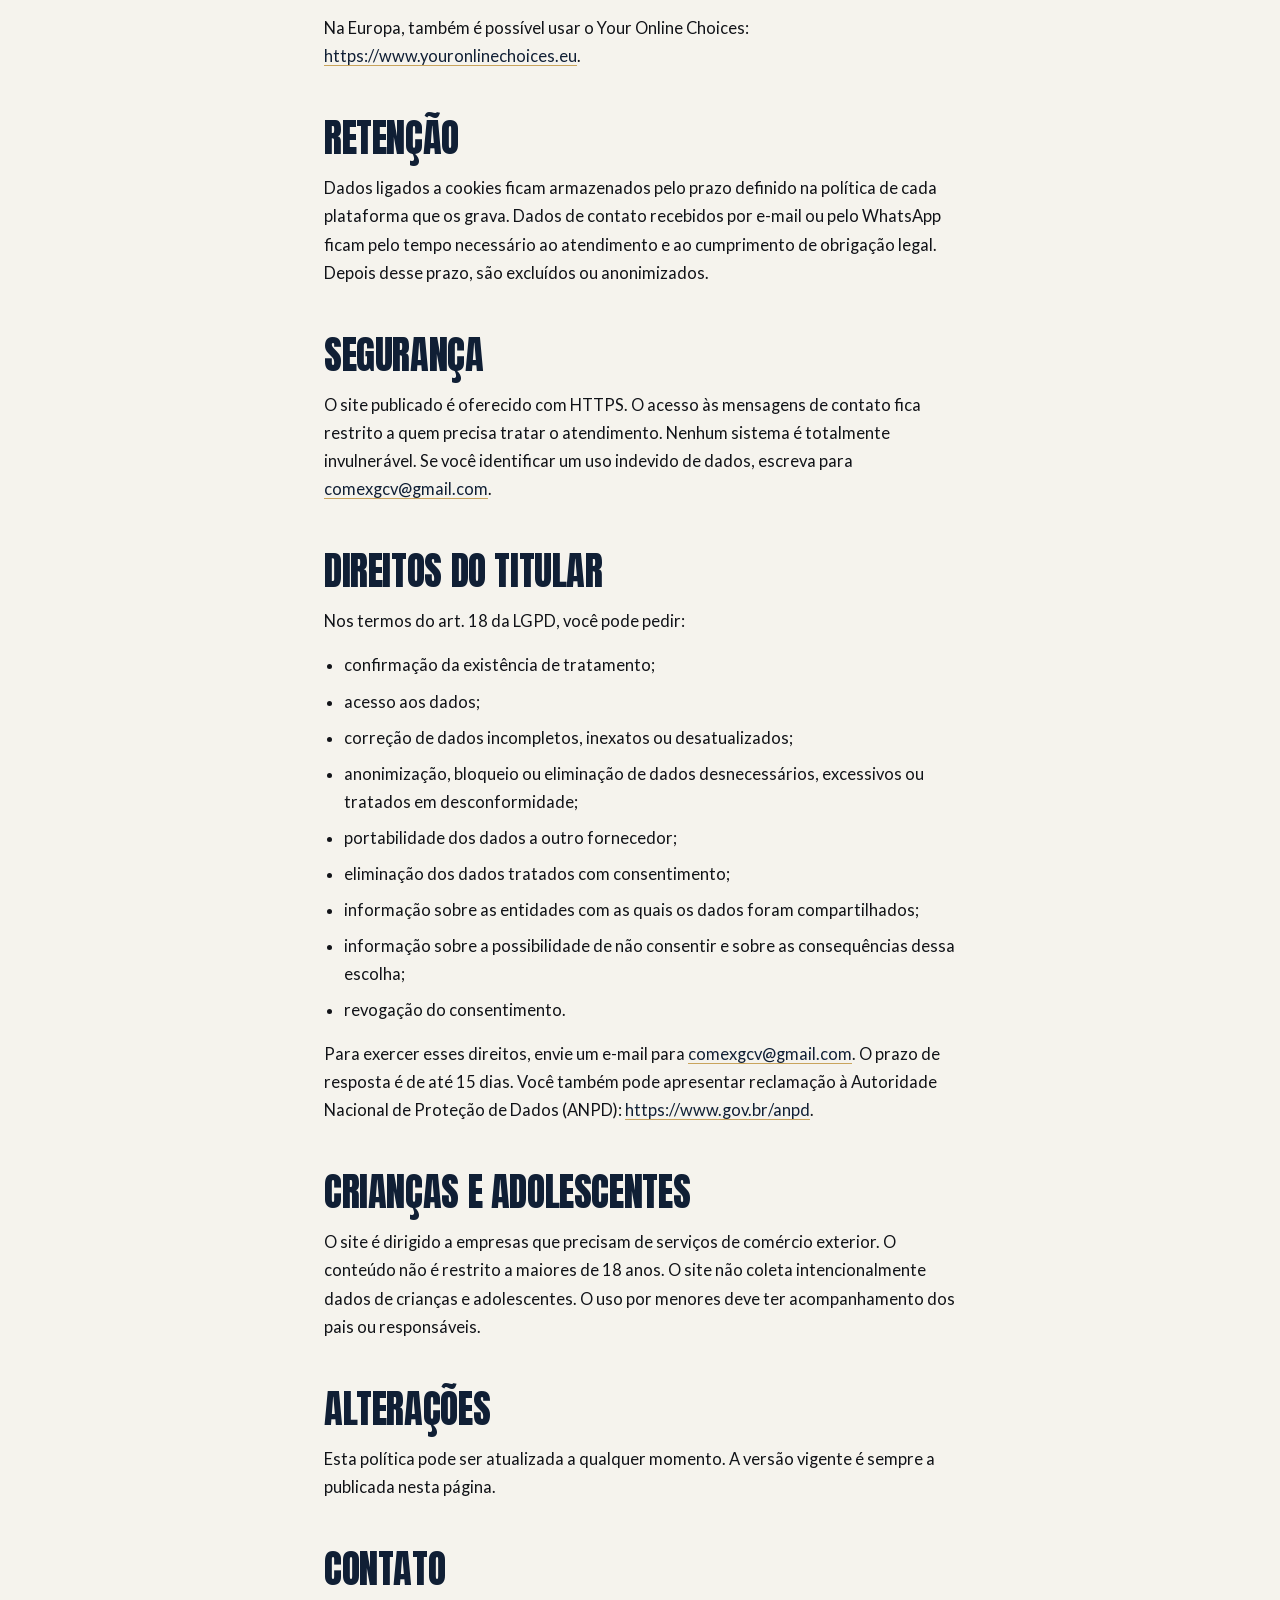
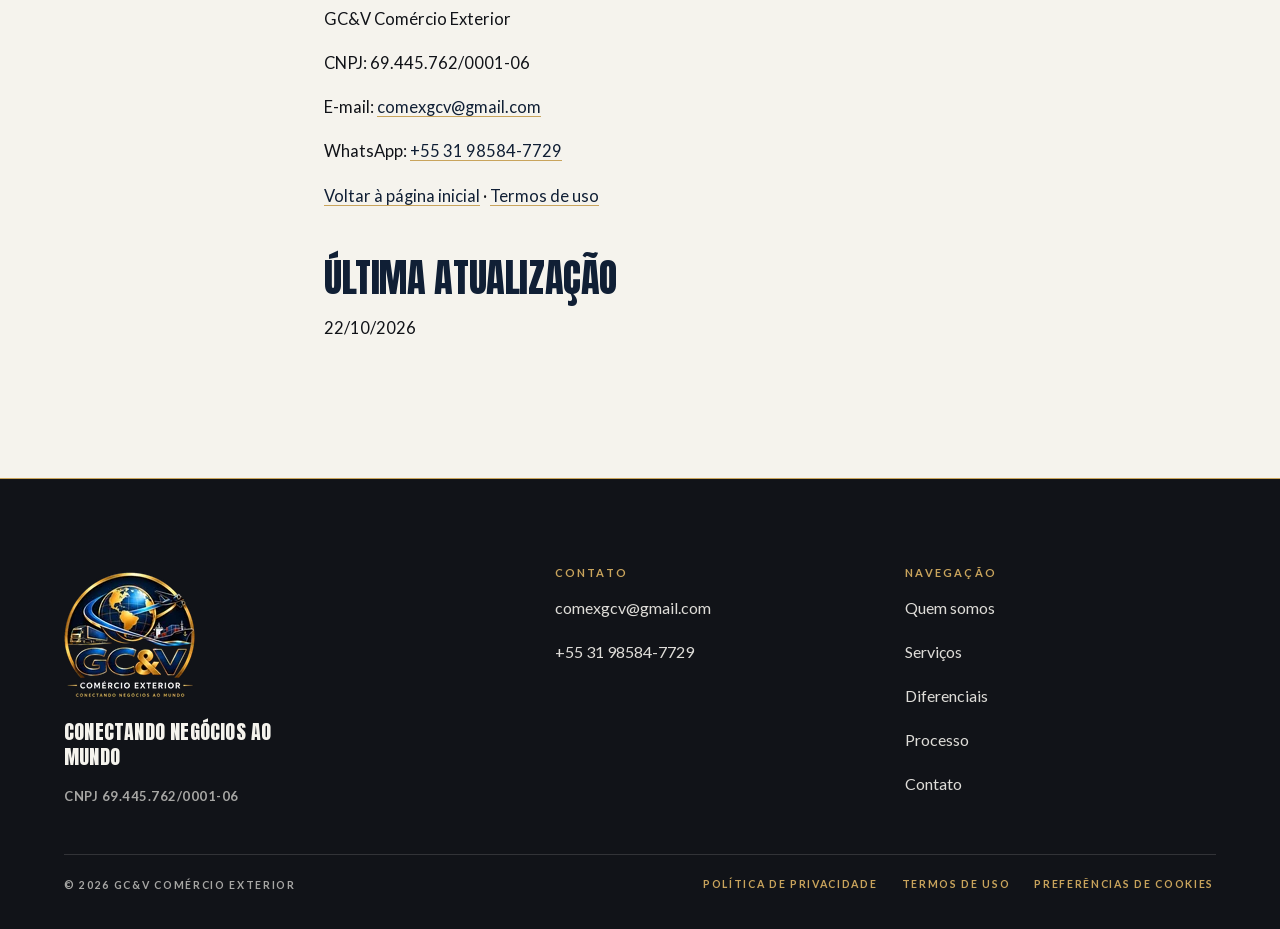
==== commit 963e883e: "Usa o logo completo, com textos, também no menu Co-Authored-By: Claude Opus 5.5 <noreply@anthropic.c" ====
--- a/privacy-policy.html
+++ b/privacy-policy.html
@@ -154,7 +154,7 @@
 }
 .nav .wrap { height: 100%; display: flex; align-items: center; gap: 40px; }
 .brand { display: flex; align-items: center; gap: 12px; flex-shrink: 0; }
-.brand img { display: block; width: auto; height: 64px; }
+.brand img { display: block; width: auto; height: 70px; }
 .footer .brand img { height: 130px; }
 .brand-name { display: flex; flex-direction: column; line-height: 1; }
 .brand-name strong { font: 400 23px/1 var(--display); letter-spacing: .04em; }
@@ -410,7 +410,7 @@
 @media (max-width: 609px) {
   :root { --nav-h: 64px; }
   .nav .brand-name small { display: none; }
-  .nav .brand img { height: 52px; }
+  .nav .brand img { height: 58px; }
   .footer-grid { grid-template-columns: 1fr; gap: 36px; }
   .footer-bar { align-items: flex-start; }
   #gerenciar-cookies { width: 100%; }
@@ -460,8 +460,8 @@
   <div class="wrap">
     <a class="brand" href="index.html">
       <picture>
-        <source type="image/webp" srcset="assets/logo-gcv-emblem-58.webp 1x, assets/logo-gcv-emblem-116.webp 2x">
-        <img src="assets/logo-gcv-emblem-116.png" alt="GC&amp;V Comércio Exterior" width="71" height="58">
+        <source type="image/webp" srcset="assets/logo-gcv-130.webp 1x, assets/logo-gcv-260.webp 2x">
+        <img src="assets/logo-gcv-260.png" alt="GC&amp;V Comércio Exterior" width="138" height="130">
       </picture>
     </a>
     <ul class="nav-links" id="nav-links">
